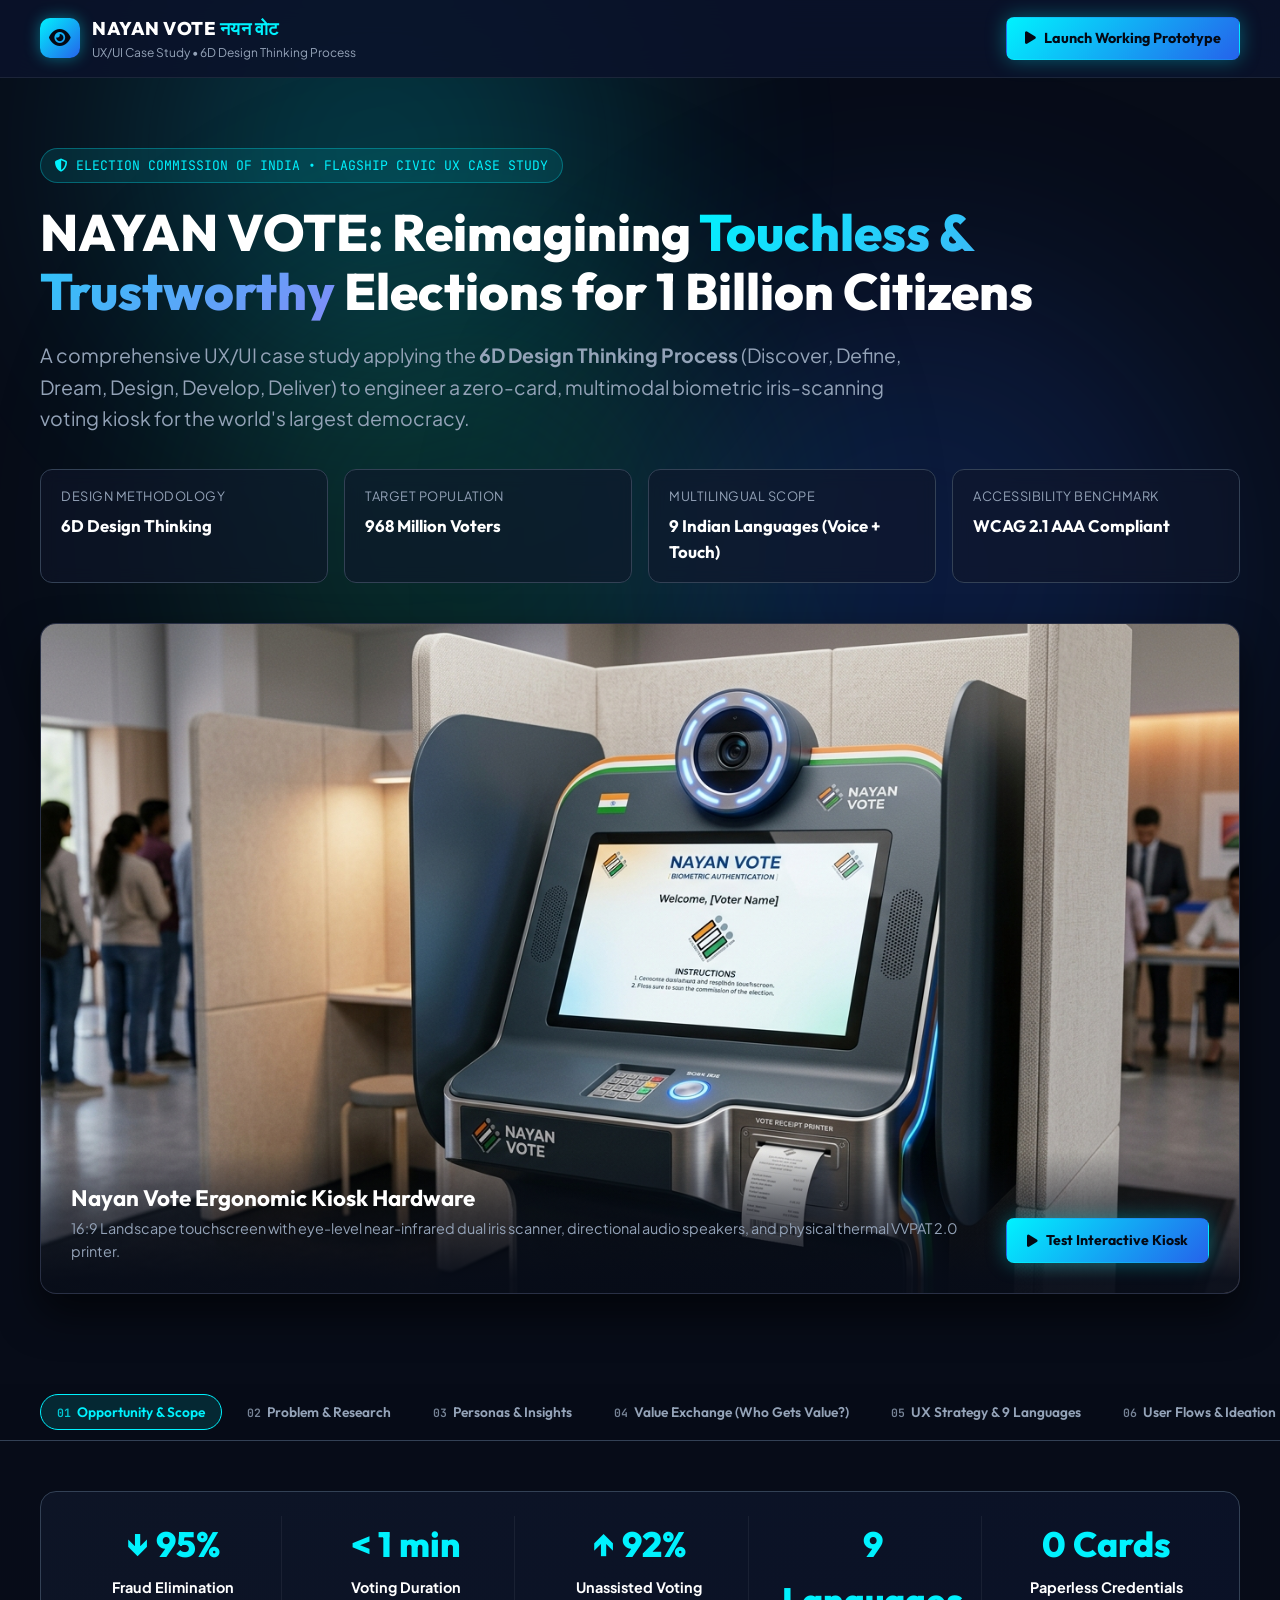
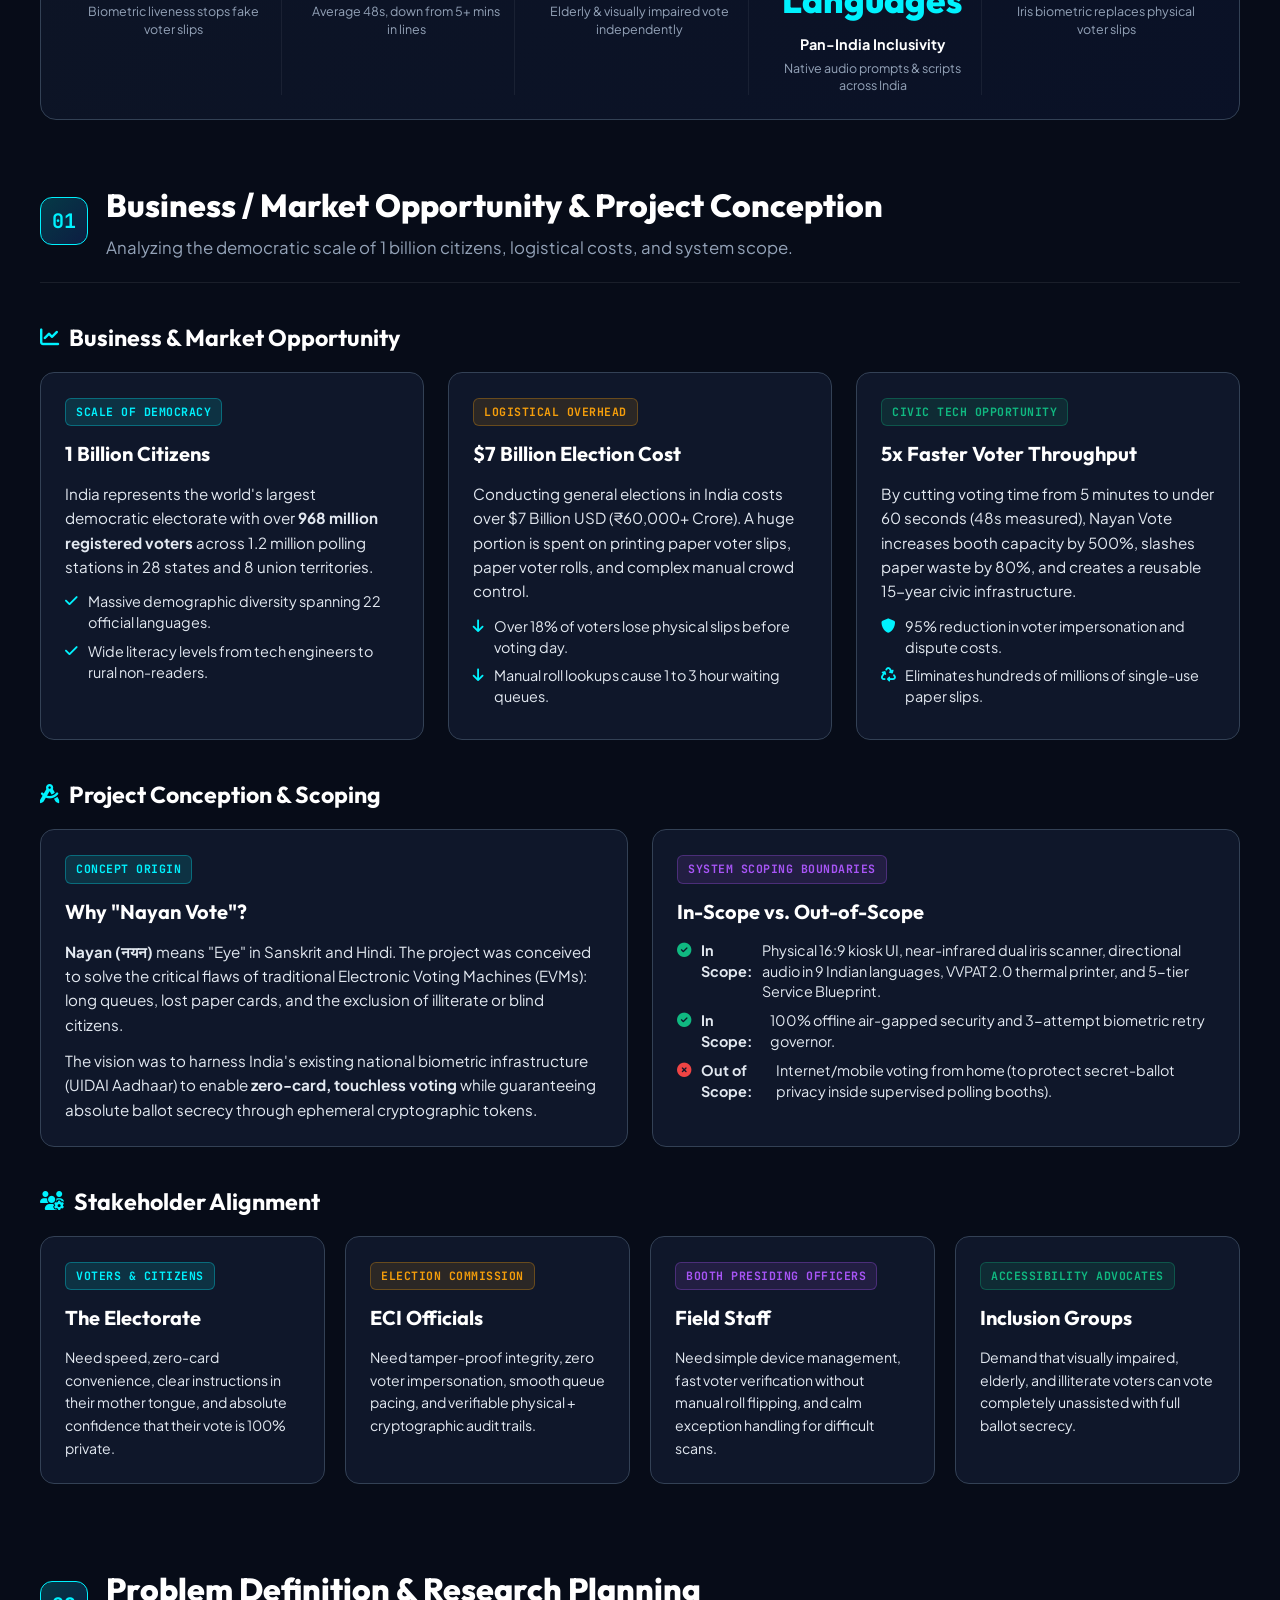
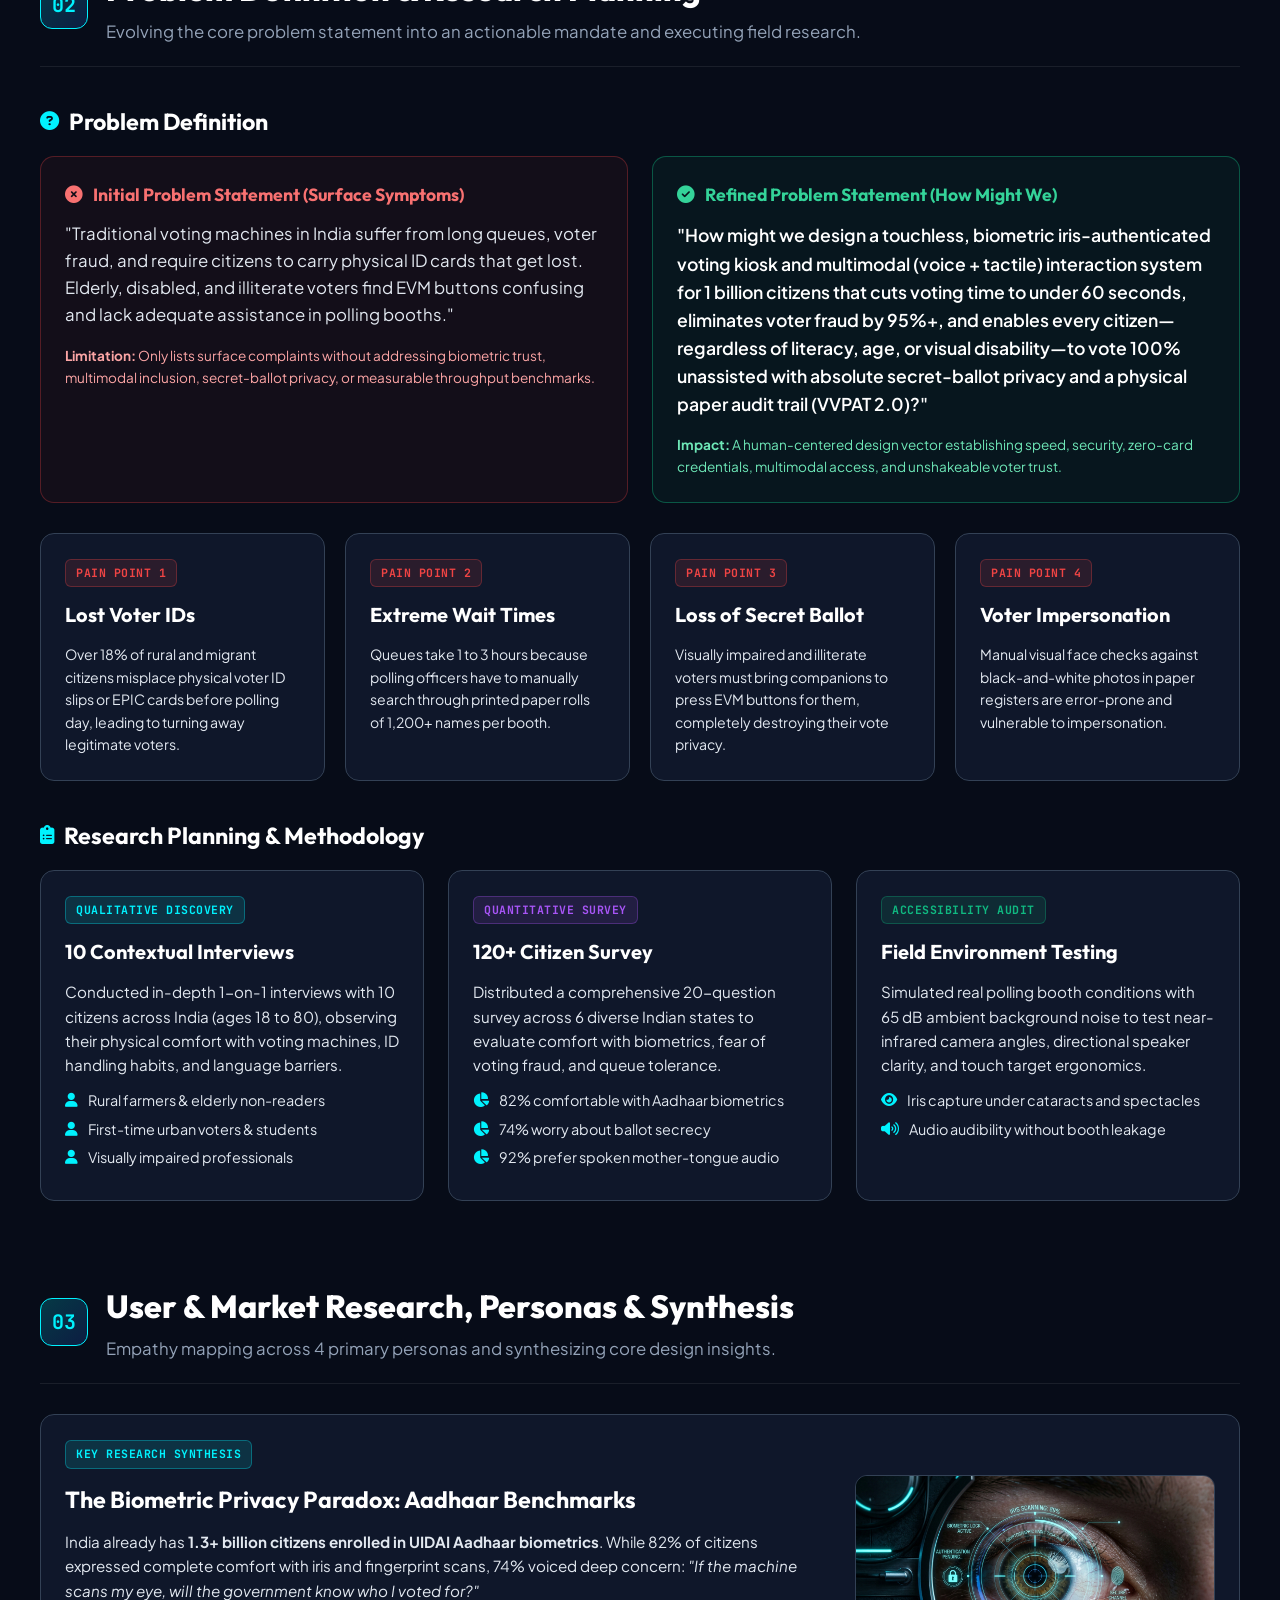
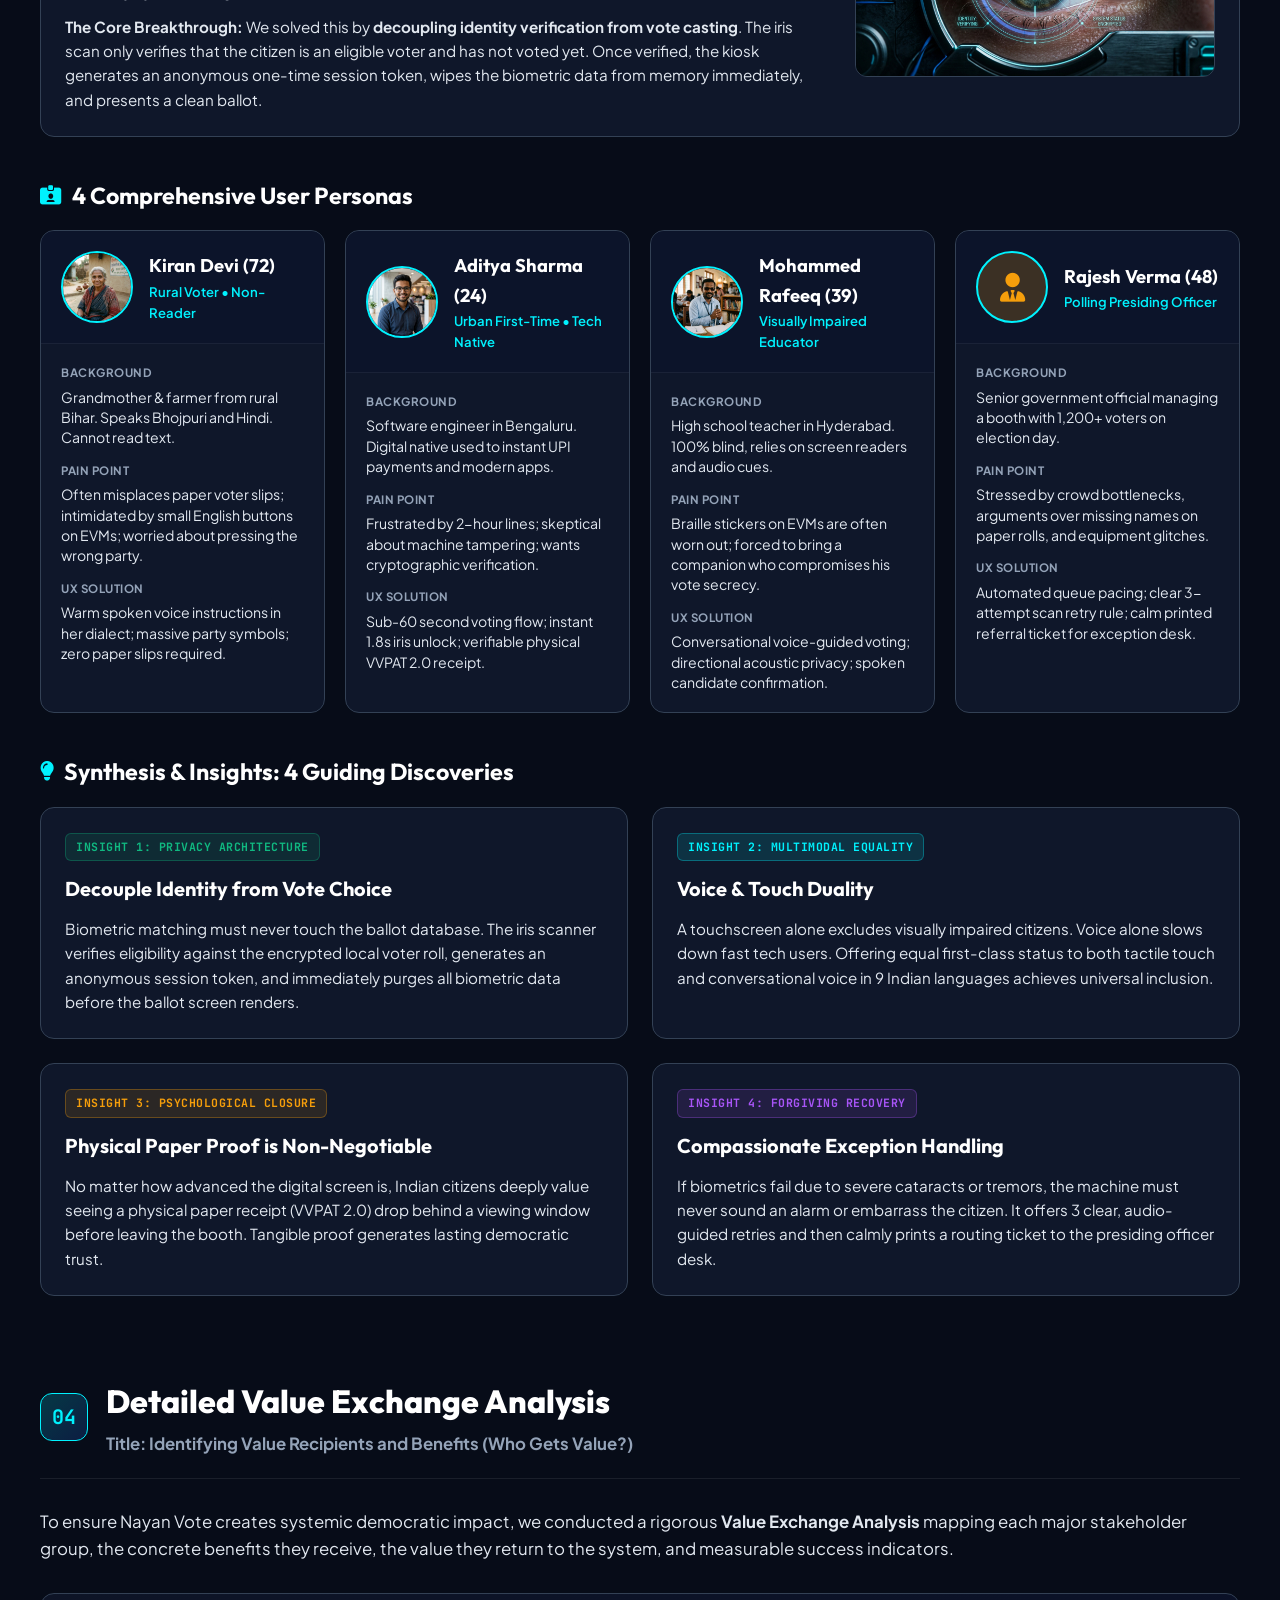
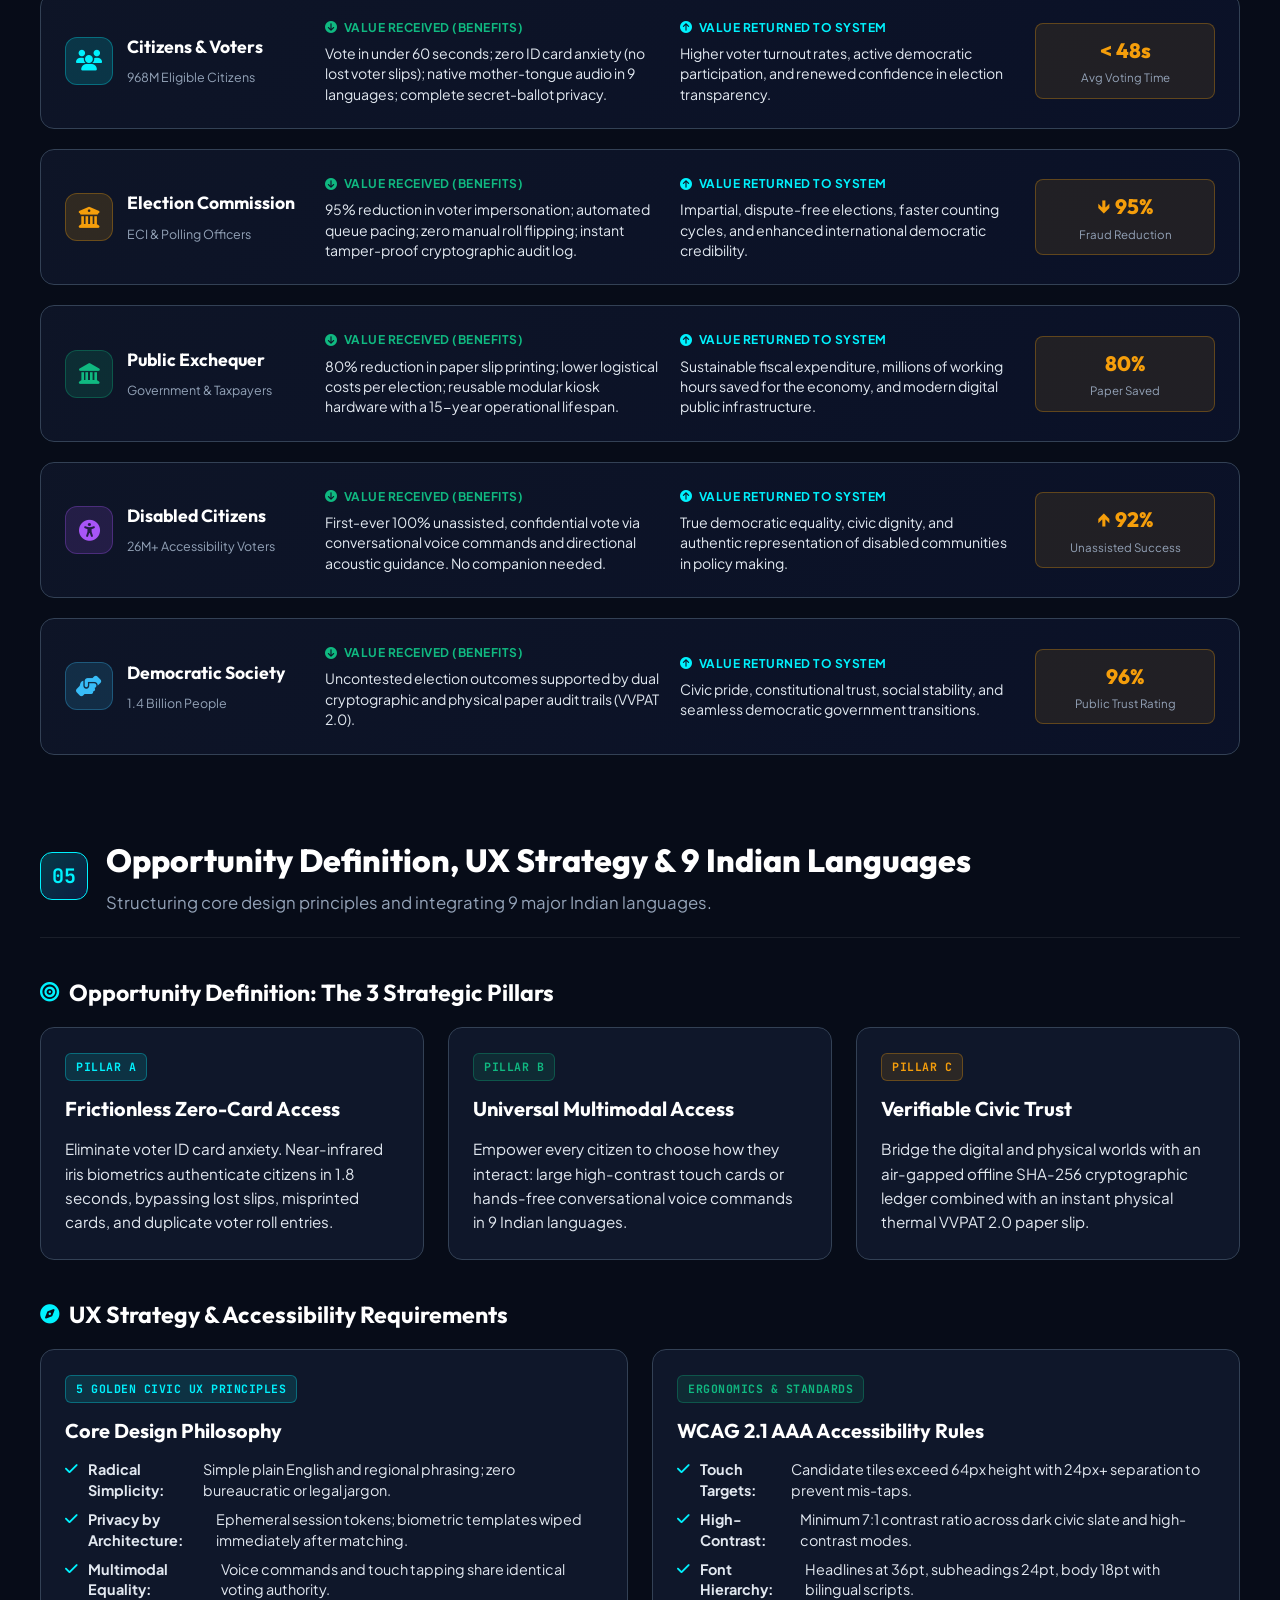
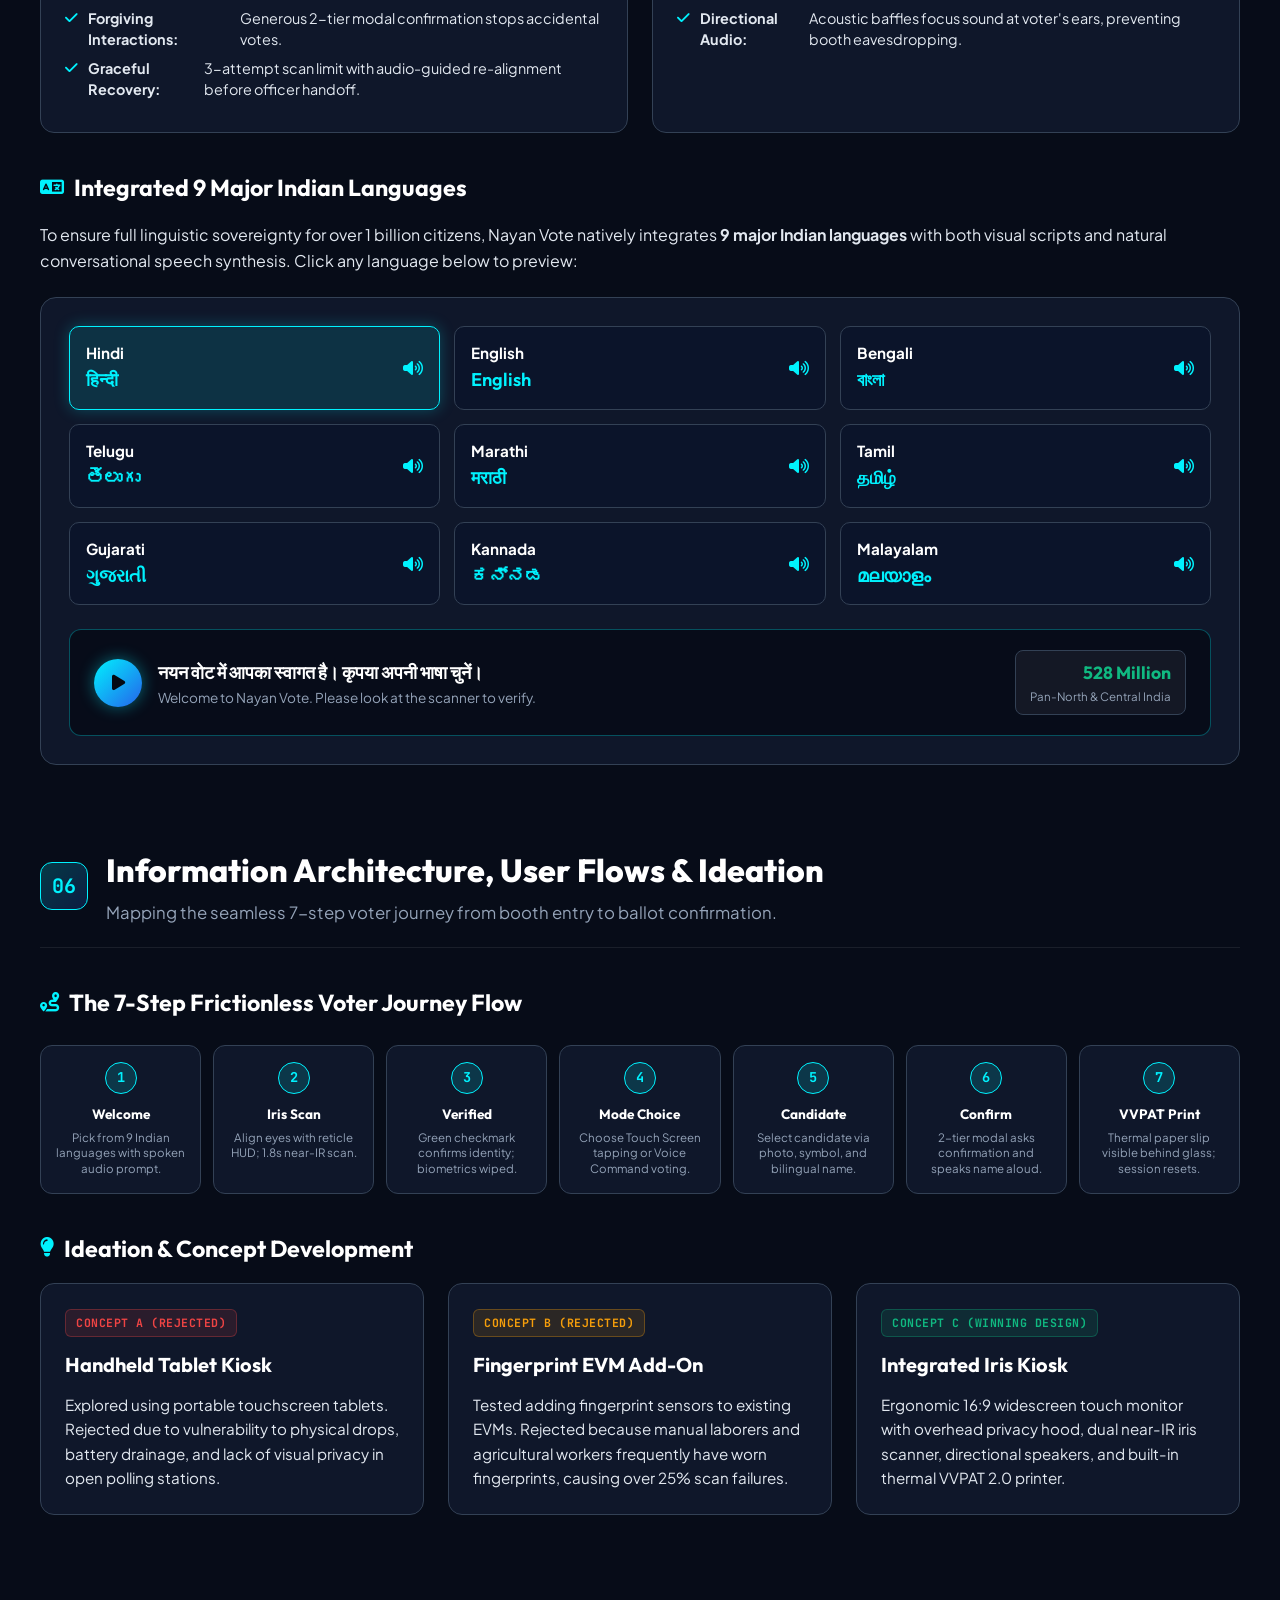
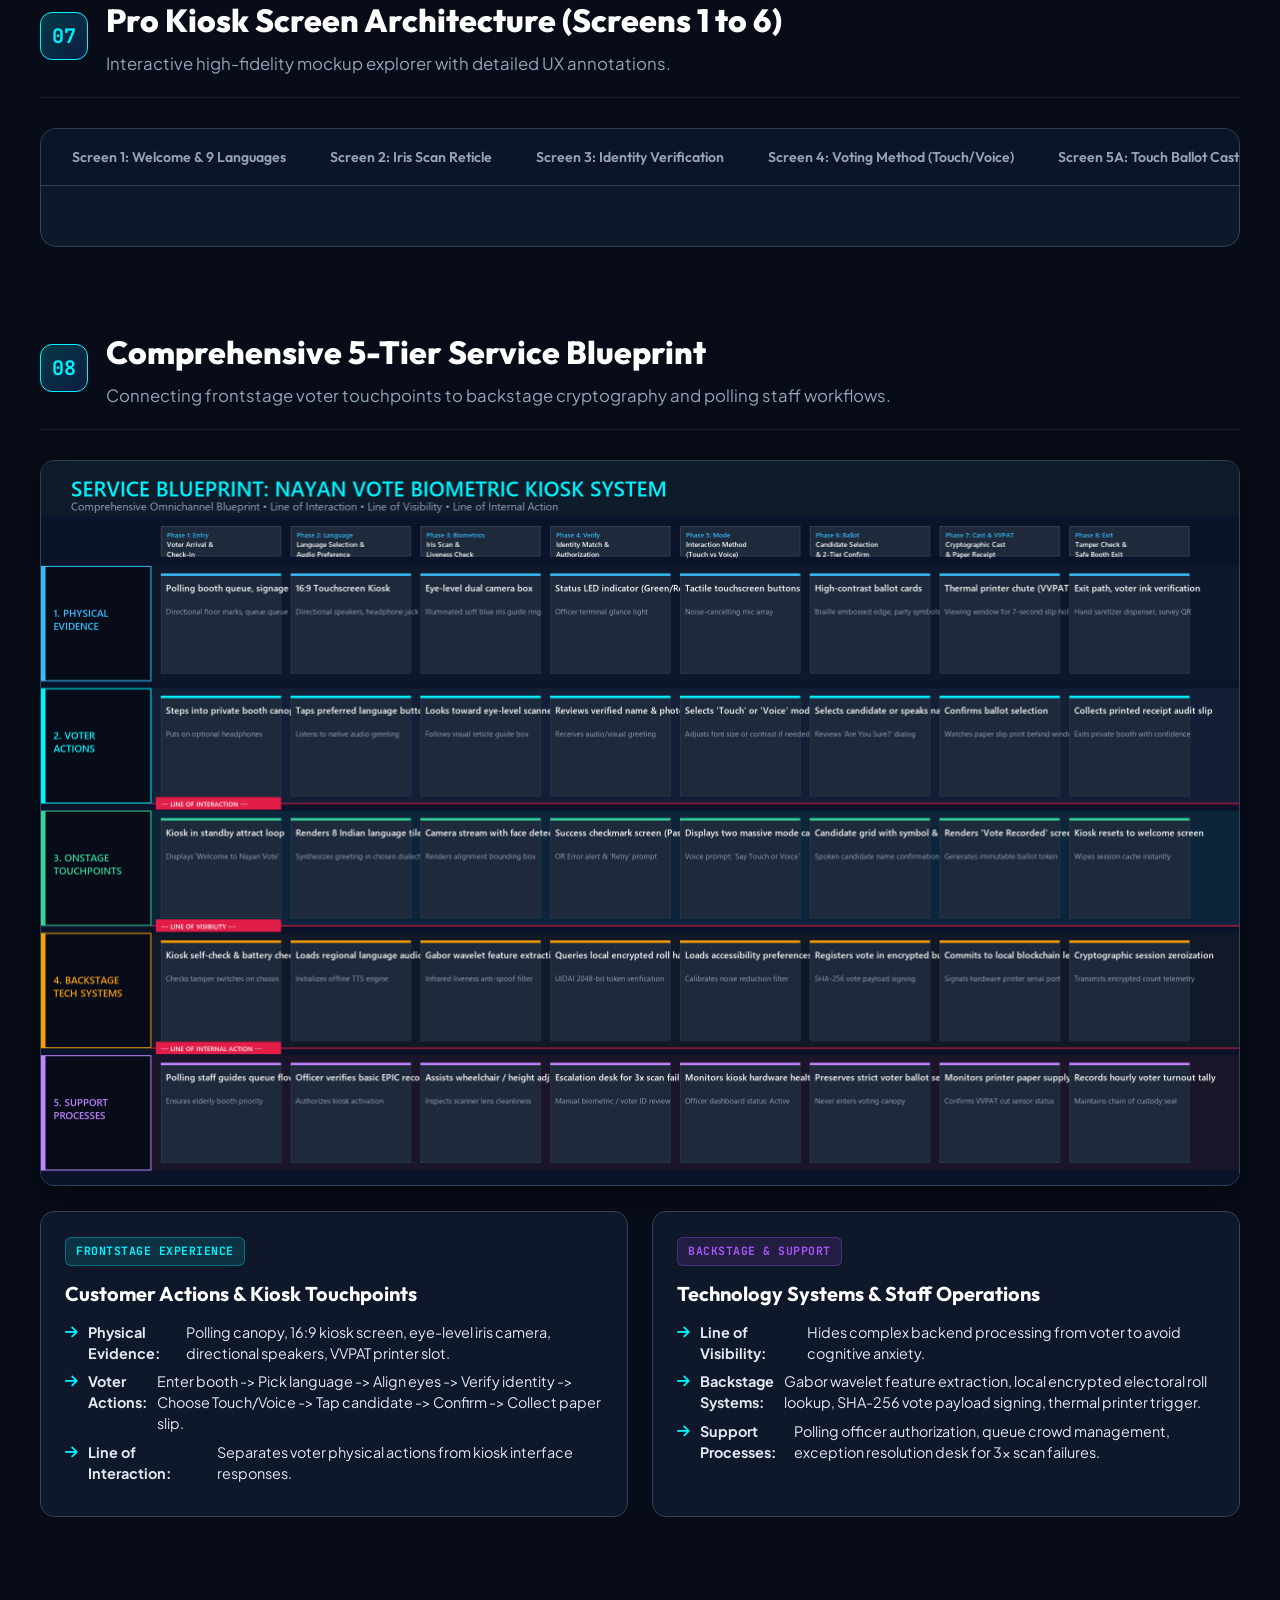
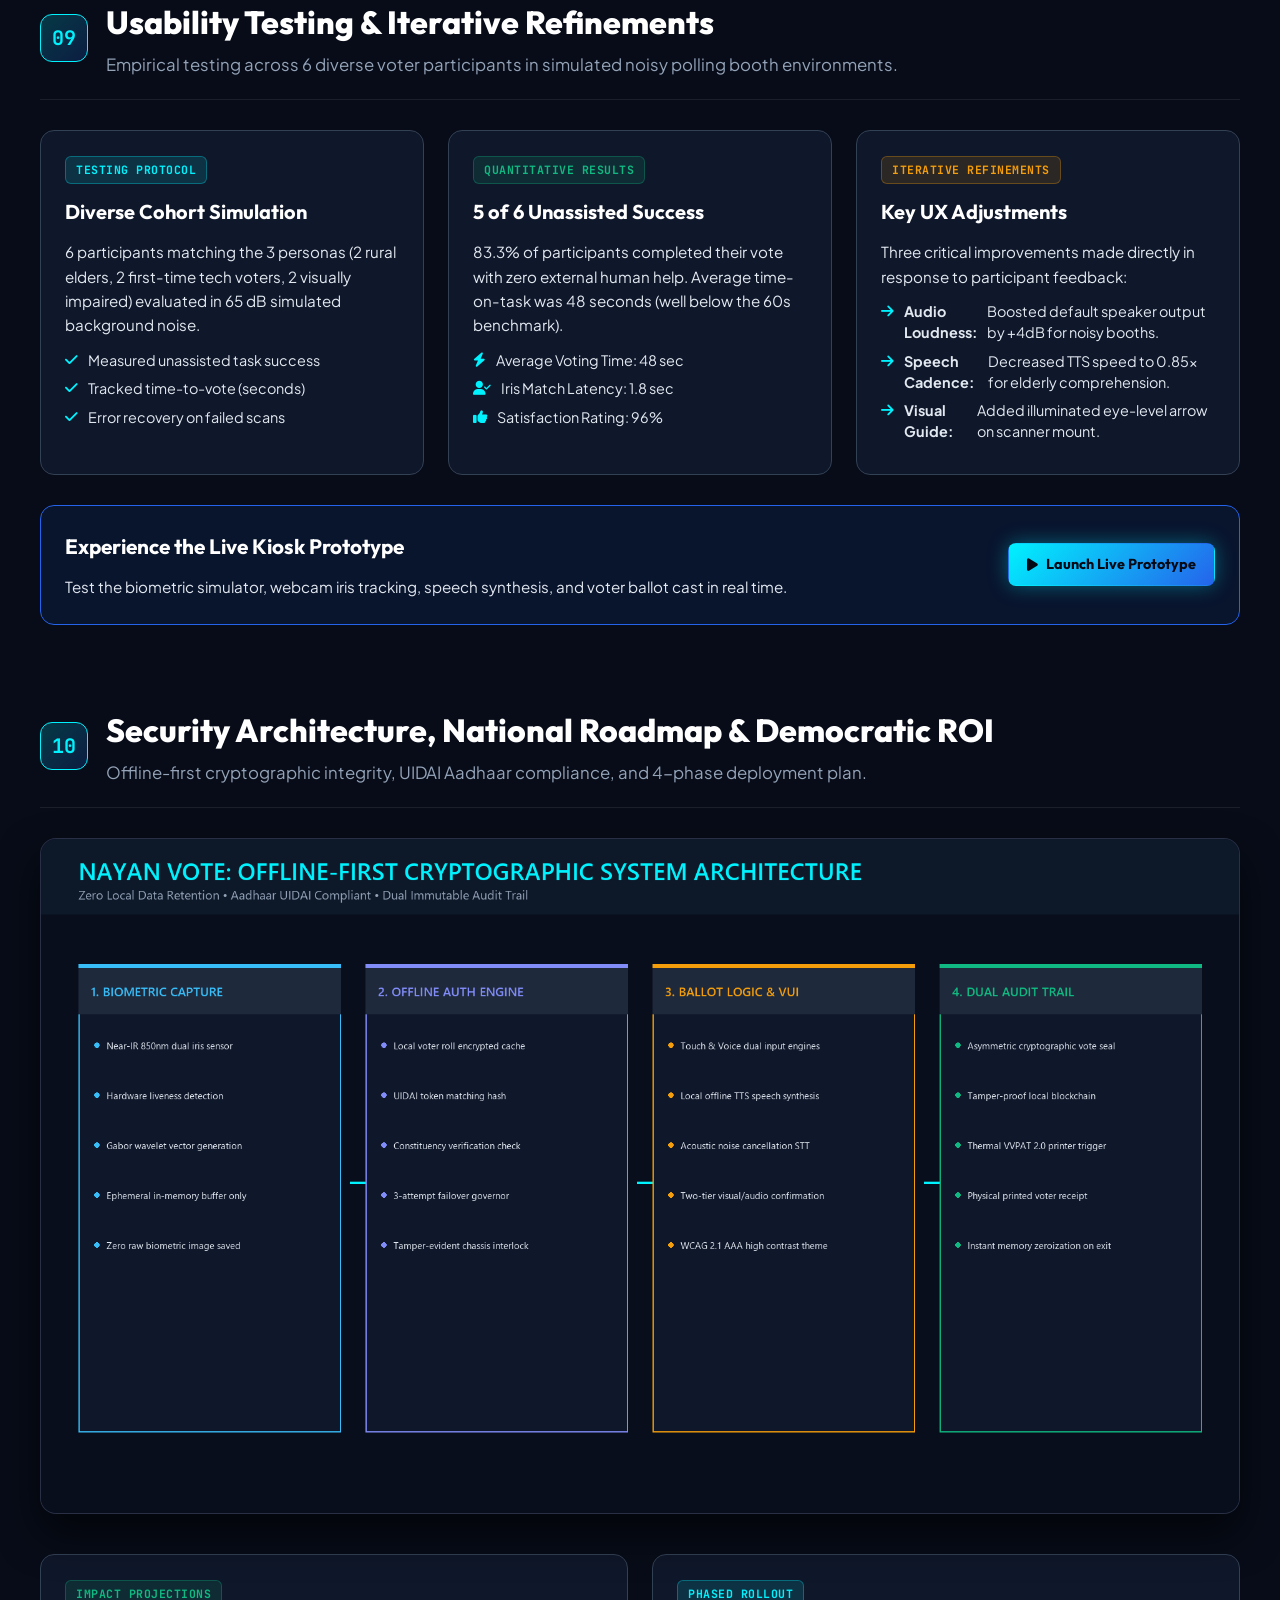
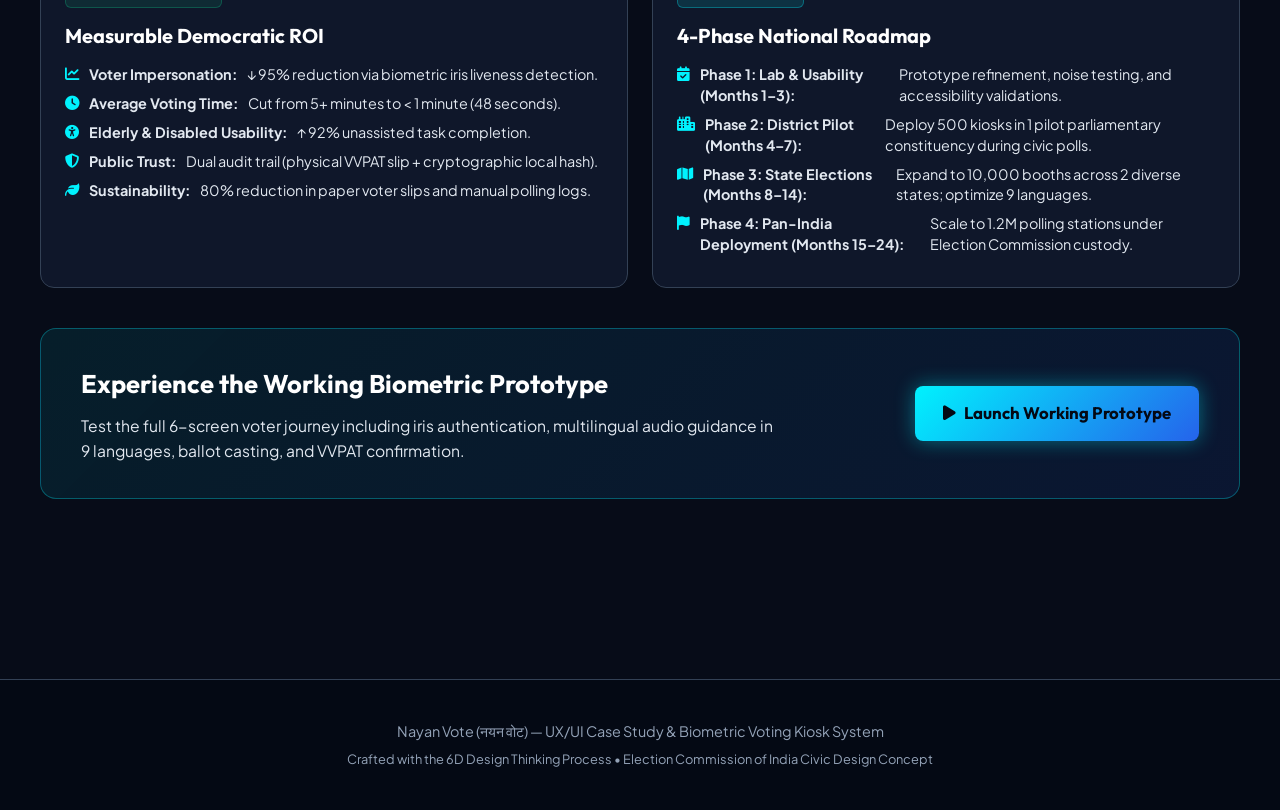
==== case-study-nayan-vote.html @ 24974a13 "feat: Nayan Vote working prototype & 6D UX/UI case study" ====
<!DOCTYPE html>
<html lang="en" data-theme="dark">
<head>
  <meta charset="UTF-8">
  <meta name="viewport" content="width=device-width, initial-scale=1.0">
  <title>Nayan Vote UX/UI Case Study — 6D Design Thinking & Biometric Voting Kiosk</title>
  <meta name="description" content="A comprehensive UX/UI Case Study for Nayan Vote: India's Touchless Biometric Iris-Scanning E-Voting Kiosk for 1 Billion Citizens, designed with simple English, 9 Indian languages, and the 6D Design Thinking Process.">

  <!-- Google Fonts -->
  <link rel="preconnect" href="https://fonts.googleapis.com">
  <link rel="preconnect" href="https://fonts.gstatic.com" crossorigin>
  <link href="https://fonts.googleapis.com/css2?family=Outfit:wght@400;500;600;700;800&family=Plus+Jakarta+Sans:wght@400;500;600;700;800&family=Space+Grotesk:wght@500;600;700&family=JetBrains+Mono:wght@400;500;700&display=swap" rel="stylesheet">

  <!-- Font Awesome Icons -->
  <link rel="stylesheet" href="https://cdnjs.cloudflare.com/ajax/libs/font-awesome/6.5.1/css/all.min.css">

  <style>
    :root {
      --bg-primary: #070c18;
      --bg-secondary: #0b132b;
      --bg-card: #0f172a;
      --bg-card-hover: #1e293b;
      --border-color: #334155;
      --border-focus: #00f2fe;
      
      --cyan: #00f2fe;
      --sky: #38bdf8;
      --blue: #2563eb;
      --green: #10b981;
      --saffron: #f59e0b;
      --purple: #a855f7;
      --red: #ef4444;

      --text-white: #ffffff;
      --text-light: #e2e8f0;
      --text-muted: #94a3b8;

      --font-display: 'Outfit', sans-serif;
      --font-body: 'Plus Jakarta Sans', sans-serif;
      --font-mono: 'JetBrains Mono', monospace;
    }

    * {
      box-sizing: border-box;
      margin: 0;
      padding: 0;
    }

    body {
      background-color: var(--bg-primary);
      color: var(--text-light);
      font-family: var(--font-body);
      line-height: 1.6;
      overflow-x: hidden;
    }

    /* Ambient Background Lighting */
    .ambient-glow {
      position: fixed;
      border-radius: 50%;
      filter: blur(120px);
      pointer-events: none;
      z-index: 0;
      opacity: 0.18;
    }
    .glow-1 { top: -100px; left: 10%; width: 500px; height: 500px; background: #00f2fe; }
    .glow-2 { top: 30%; right: 5%; width: 600px; height: 600px; background: #2563eb; }
    .glow-3 { bottom: 10%; left: 15%; width: 550px; height: 550px; background: #10b981; }

    /* Sticky Navbar */
    .nav-bar {
      position: sticky;
      top: 0;
      z-index: 1000;
      background: rgba(11, 19, 43, 0.88);
      backdrop-filter: blur(16px);
      border-bottom: 1px solid rgba(255, 255, 255, 0.08);
      padding: 14px 40px;
      display: flex;
      justify-content: space-between;
      align-items: center;
    }

    .brand-link {
      display: flex;
      align-items: center;
      gap: 12px;
      text-decoration: none;
      color: var(--text-white);
    }

    .brand-logo-icon {
      width: 40px;
      height: 40px;
      border-radius: 10px;
      background: linear-gradient(135deg, var(--cyan), var(--blue));
      display: flex;
      align-items: center;
      justify-content: center;
      color: #040914;
      font-size: 1.2rem;
      box-shadow: 0 0 15px rgba(0, 242, 254, 0.4);
    }

    .brand-title {
      font-family: var(--font-display);
      font-weight: 800;
      font-size: 1.15rem;
      letter-spacing: 0.5px;
    }

    .brand-tag {
      font-size: 0.75rem;
      color: var(--text-muted);
      display: block;
    }

    .nav-actions {
      display: flex;
      gap: 12px;
      align-items: center;
    }

    .btn {
      display: inline-flex;
      align-items: center;
      gap: 8px;
      padding: 9px 18px;
      border-radius: 8px;
      font-family: var(--font-display);
      font-size: 0.9rem;
      font-weight: 600;
      cursor: pointer;
      text-decoration: none;
      transition: all 0.2s ease;
      border: 1px solid transparent;
    }

    .btn-primary {
      background: linear-gradient(135deg, var(--cyan), var(--blue));
      color: #040914;
      font-weight: 700;
      box-shadow: 0 0 20px rgba(0, 242, 254, 0.35);
    }

    .btn-primary:hover {
      transform: translateY(-2px);
      box-shadow: 0 0 28px rgba(0, 242, 254, 0.55);
    }

    .btn-secondary {
      background: rgba(30, 41, 59, 0.8);
      color: var(--text-white);
      border-color: var(--border-color);
    }

    .btn-secondary:hover {
      background: var(--bg-card-hover);
      border-color: var(--cyan);
      transform: translateY(-2px);
    }

    /* Hero Section */
    .hero {
      position: relative;
      z-index: 1;
      padding: 70px 40px 40px 40px;
      max-width: 1300px;
      margin: 0 auto;
    }

    .hero-badge-pill {
      display: inline-flex;
      align-items: center;
      gap: 8px;
      padding: 6px 14px;
      background: rgba(0, 242, 254, 0.1);
      border: 1px solid rgba(0, 242, 254, 0.3);
      border-radius: 9999px;
      font-size: 0.82rem;
      font-family: var(--font-mono);
      color: var(--cyan);
      margin-bottom: 20px;
    }

    .hero-title {
      font-family: var(--font-display);
      font-size: 3.2rem;
      font-weight: 800;
      color: var(--text-white);
      line-height: 1.15;
      margin-bottom: 20px;
    }

    .hero-title .gradient-text {
      background: linear-gradient(135deg, #00f2fe 0%, #38bdf8 50%, #818cf8 100%);
      -webkit-background-clip: text;
      -webkit-text-fill-color: transparent;
    }

    .hero-desc {
      font-size: 1.22rem;
      color: var(--text-muted);
      max-width: 880px;
      margin-bottom: 35px;
      line-height: 1.6;
    }

    .hero-meta-grid {
      display: grid;
      grid-template-columns: repeat(4, 1fr);
      gap: 16px;
      margin-bottom: 40px;
    }

    .meta-card {
      background: rgba(15, 23, 42, 0.6);
      border: 1px solid var(--border-color);
      border-radius: 12px;
      padding: 16px 20px;
      backdrop-filter: blur(8px);
    }

    .meta-card .label {
      font-size: 0.8rem;
      text-transform: uppercase;
      letter-spacing: 0.5px;
      color: var(--text-muted);
      margin-bottom: 6px;
    }

    .meta-card .value {
      font-family: var(--font-display);
      font-weight: 700;
      font-size: 1.05rem;
      color: var(--text-white);
    }

    /* Hero Hardware Mockup Visual Card */
    .hero-visual-card {
      position: relative;
      border-radius: 16px;
      overflow: hidden;
      border: 1px solid rgba(255, 255, 255, 0.12);
      box-shadow: 0 20px 40px rgba(0, 0, 0, 0.6);
      margin-bottom: 50px;
      background: #0b132b;
    }

    .hero-visual-card img {
      width: 100%;
      height: auto;
      display: block;
      transition: transform 0.6s ease;
    }

    .hero-visual-card:hover img {
      transform: scale(1.02);
    }

    .hero-visual-overlay {
      position: absolute;
      bottom: 0;
      left: 0;
      right: 0;
      background: linear-gradient(to top, rgba(7, 12, 24, 0.95) 10%, rgba(7, 12, 24, 0.5) 60%, transparent 100%);
      padding: 30px;
      display: flex;
      justify-content: space-between;
      align-items: flex-end;
    }

    /* Process Sticky Navigation */
    .process-nav-section {
      position: sticky;
      top: 68px;
      z-index: 900;
      background: rgba(7, 12, 24, 0.92);
      backdrop-filter: blur(14px);
      border-bottom: 1px solid var(--border-color);
      padding: 10px 40px;
      overflow-x: auto;
    }

    .process-nav-inner {
      display: flex;
      gap: 8px;
      max-width: 1300px;
      margin: 0 auto;
      white-space: nowrap;
    }

    .process-tab-btn {
      background: transparent;
      border: 1px solid transparent;
      color: var(--text-muted);
      padding: 8px 16px;
      border-radius: 9999px;
      font-family: var(--font-display);
      font-size: 0.86rem;
      font-weight: 600;
      cursor: pointer;
      display: flex;
      align-items: center;
      gap: 6px;
      transition: all 0.2s ease;
    }

    .process-tab-btn:hover {
      color: var(--text-white);
      background: rgba(255, 255, 255, 0.05);
    }

    .process-tab-btn.active {
      background: rgba(0, 242, 254, 0.12);
      border-color: var(--cyan);
      color: var(--cyan);
    }

    .process-tab-btn .step-num {
      font-family: var(--font-mono);
      font-size: 0.72rem;
      opacity: 0.8;
    }

    /* Main Container */
    .content-container {
      max-width: 1300px;
      margin: 0 auto;
      padding: 50px 40px 100px 40px;
      position: relative;
      z-index: 1;
    }

    /* Metrics Bar */
    .metrics-bar {
      display: grid;
      grid-template-columns: repeat(5, 1fr);
      gap: 16px;
      margin-bottom: 60px;
      background: linear-gradient(135deg, rgba(15, 23, 42, 0.8), rgba(11, 19, 43, 0.8));
      border: 1px solid var(--border-color);
      border-radius: 16px;
      padding: 24px;
    }

    .metric-item {
      text-align: center;
      padding: 0 10px;
      border-right: 1px solid rgba(255, 255, 255, 0.06);
    }

    .metric-item:last-child {
      border-right: none;
    }

    .metric-value {
      font-family: var(--font-display);
      font-size: 2.2rem;
      font-weight: 800;
      color: var(--cyan);
      margin-bottom: 4px;
    }

    .metric-label {
      font-weight: 700;
      font-size: 0.9rem;
      color: var(--text-white);
      margin-bottom: 4px;
    }

    .metric-desc {
      font-size: 0.78rem;
      color: var(--text-muted);
      line-height: 1.4;
    }

    /* Section Styling */
    .case-section {
      margin-bottom: 80px;
      scroll-margin-top: 130px;
    }

    .section-header-block {
      display: flex;
      align-items: center;
      gap: 18px;
      margin-bottom: 30px;
      border-bottom: 1px solid rgba(255, 255, 255, 0.08);
      padding-bottom: 20px;
    }

    .section-num-badge {
      width: 48px;
      height: 48px;
      border-radius: 12px;
      background: linear-gradient(135deg, rgba(0, 242, 254, 0.2), rgba(37, 99, 235, 0.2));
      border: 1px solid var(--cyan);
      color: var(--cyan);
      display: flex;
      align-items: center;
      justify-content: center;
      font-family: var(--font-mono);
      font-size: 1.25rem;
      font-weight: 700;
      flex-shrink: 0;
    }

    .section-title-group h2 {
      font-family: var(--font-display);
      font-size: 2rem;
      font-weight: 800;
      color: var(--text-white);
    }

    .section-title-group p {
      font-size: 1.05rem;
      color: var(--text-muted);
      margin-top: 4px;
    }

    /* Sub-section headers */
    .sub-heading {
      font-family: var(--font-display);
      font-size: 1.45rem;
      font-weight: 700;
      color: #ffffff;
      margin: 36px 0 16px 0;
      display: flex;
      align-items: center;
      gap: 10px;
    }

    .sub-heading i {
      color: var(--cyan);
      font-size: 1.2rem;
    }

    /* Grids */
    .grid-2 {
      display: grid;
      grid-template-columns: 1fr 1fr;
      gap: 24px;
    }

    .grid-3 {
      display: grid;
      grid-template-columns: repeat(3, 1fr);
      gap: 24px;
    }

    .grid-4 {
      display: grid;
      grid-template-columns: repeat(4, 1fr);
      gap: 20px;
    }

    /* Info Cards */
    .info-card {
      background: var(--bg-card);
      border: 1px solid var(--border-color);
      border-radius: 14px;
      padding: 24px;
      transition: transform 0.2s ease, border-color 0.2s ease;
    }

    .info-card:hover {
      transform: translateY(-3px);
      border-color: rgba(0, 242, 254, 0.4);
    }

    .info-card h3 {
      font-family: var(--font-display);
      font-size: 1.25rem;
      color: var(--text-white);
      margin-bottom: 12px;
      display: flex;
      align-items: center;
      gap: 8px;
    }

    .info-card p {
      font-size: 0.95rem;
      color: var(--text-light);
      margin-bottom: 12px;
      line-height: 1.6;
    }

    .info-card p:last-child {
      margin-bottom: 0;
    }

    .info-card ul {
      list-style: none;
      margin-top: 12px;
    }

    .info-card ul li {
      font-size: 0.9rem;
      color: var(--text-light);
      margin-bottom: 8px;
      display: flex;
      align-items: flex-start;
      gap: 10px;
      line-height: 1.45;
    }

    .info-card ul li i {
      color: var(--cyan);
      margin-top: 3px;
      flex-shrink: 0;
    }

    /* Card Badge */
    .card-badge {
      display: inline-block;
      padding: 4px 10px;
      border-radius: 6px;
      font-size: 0.72rem;
      font-weight: 700;
      text-transform: uppercase;
      letter-spacing: 0.5px;
      margin-bottom: 12px;
      font-family: var(--font-mono);
    }

    .badge-cyan { background: rgba(0, 242, 254, 0.12); color: var(--cyan); border: 1px solid rgba(0, 242, 254, 0.3); }
    .badge-green { background: rgba(16, 185, 129, 0.12); color: var(--green); border: 1px solid rgba(16, 185, 129, 0.3); }
    .badge-saffron { background: rgba(245, 158, 11, 0.12); color: var(--saffron); border: 1px solid rgba(245, 158, 11, 0.3); }
    .badge-purple { background: rgba(168, 85, 247, 0.12); color: var(--purple); border: 1px solid rgba(168, 85, 247, 0.3); }
    .badge-red { background: rgba(239, 68, 68, 0.12); color: var(--red); border: 1px solid rgba(239, 68, 68, 0.3); }

    /* Comparison Card */
    .compare-card {
      border-radius: 14px;
      padding: 24px;
      border: 1px solid;
    }

    .compare-initial {
      background: rgba(239, 68, 68, 0.05);
      border-color: rgba(239, 68, 68, 0.3);
    }

    .compare-refined {
      background: rgba(16, 185, 129, 0.06);
      border-color: rgba(16, 185, 129, 0.4);
    }

    .compare-title {
      display: flex;
      align-items: center;
      gap: 10px;
      font-family: var(--font-display);
      font-size: 1.1rem;
      font-weight: 700;
      margin-bottom: 12px;
    }

    .compare-initial .compare-title { color: #f87171; }
    .compare-refined .compare-title { color: #34d399; }

    /* Personas */
    .persona-card {
      background: var(--bg-card);
      border: 1px solid var(--border-color);
      border-radius: 14px;
      overflow: hidden;
      display: flex;
      flex-direction: column;
    }

    .persona-header {
      padding: 20px;
      background: rgba(11, 19, 43, 0.6);
      display: flex;
      align-items: center;
      gap: 16px;
      border-bottom: 1px solid rgba(255, 255, 255, 0.06);
    }

    .persona-avatar {
      width: 72px;
      height: 72px;
      border-radius: 50%;
      overflow: hidden;
      border: 2px solid var(--cyan);
      flex-shrink: 0;
    }

    .persona-avatar img {
      width: 100%;
      height: 100%;
      object-fit: cover;
    }

    .persona-name {
      font-family: var(--font-display);
      font-size: 1.15rem;
      font-weight: 700;
      color: #fff;
    }

    .persona-tagline {
      font-size: 0.82rem;
      color: var(--cyan);
      font-weight: 600;
    }

    .persona-body {
      padding: 20px;
      flex: 1;
      display: flex;
      flex-direction: column;
      gap: 14px;
    }

    .persona-attr {
      display: flex;
      flex-direction: column;
      gap: 4px;
    }

    .persona-attr .attr-label {
      font-size: 0.72rem;
      text-transform: uppercase;
      letter-spacing: 0.5px;
      color: var(--text-muted);
      font-weight: 700;
    }

    .persona-attr .attr-val {
      font-size: 0.88rem;
      color: var(--text-light);
      line-height: 1.45;
    }

    /* VALUE EXCHANGE SECTION STYLING */
    .value-exchange-container {
      margin: 30px 0;
    }

    .value-card {
      background: linear-gradient(135deg, rgba(15, 23, 42, 0.85), rgba(11, 19, 43, 0.85));
      border: 1px solid var(--border-color);
      border-radius: 14px;
      padding: 24px;
      margin-bottom: 20px;
      transition: all 0.25s ease;
      display: grid;
      grid-template-columns: 240px 1fr 1fr 180px;
      gap: 20px;
      align-items: center;
    }

    .value-card:hover {
      border-color: var(--cyan);
      box-shadow: 0 8px 24px rgba(0, 242, 254, 0.12);
      transform: translateY(-2px);
    }

    .value-recipient {
      display: flex;
      align-items: center;
      gap: 14px;
    }

    .recipient-icon {
      width: 48px;
      height: 48px;
      border-radius: 12px;
      display: flex;
      align-items: center;
      justify-content: center;
      font-size: 1.3rem;
      flex-shrink: 0;
    }

    .icon-citizen { background: rgba(0, 242, 254, 0.15); color: var(--cyan); border: 1px solid rgba(0, 242, 254, 0.3); }
    .icon-eci { background: rgba(245, 158, 11, 0.15); color: var(--saffron); border: 1px solid rgba(245, 158, 11, 0.3); }
    .icon-govt { background: rgba(16, 185, 129, 0.15); color: var(--green); border: 1px solid rgba(16, 185, 129, 0.3); }
    .icon-access { background: rgba(168, 85, 247, 0.15); color: var(--purple); border: 1px solid rgba(168, 85, 247, 0.3); }
    .icon-society { background: rgba(56, 189, 248, 0.15); color: var(--sky); border: 1px solid rgba(56, 189, 248, 0.3); }

    .recipient-details h4 {
      font-family: var(--font-display);
      font-size: 1.1rem;
      color: #fff;
      margin-bottom: 2px;
    }

    .recipient-details span {
      font-size: 0.78rem;
      color: var(--text-muted);
    }

    .value-box-title {
      font-size: 0.75rem;
      text-transform: uppercase;
      font-weight: 700;
      letter-spacing: 0.5px;
      margin-bottom: 6px;
      display: flex;
      align-items: center;
      gap: 6px;
    }

    .value-received .value-box-title { color: var(--green); }
    .value-returned .value-box-title { color: var(--cyan); }
    .value-metric .value-box-title { color: var(--saffron); }

    .value-box-desc {
      font-size: 0.88rem;
      color: var(--text-light);
      line-height: 1.45;
    }

    .value-metric-pill {
      background: rgba(245, 158, 11, 0.1);
      border: 1px solid rgba(245, 158, 11, 0.3);
      border-radius: 8px;
      padding: 10px 14px;
      text-align: center;
    }

    .value-metric-pill .metric-val {
      font-family: var(--font-display);
      font-size: 1.3rem;
      font-weight: 800;
      color: var(--saffron);
    }

    .value-metric-pill .metric-sub {
      font-size: 0.72rem;
      color: var(--text-muted);
      margin-top: 2px;
    }

    /* 9 LANGUAGES INTERACTIVE SELECTOR */
    .languages-showcase-box {
      background: var(--bg-card);
      border: 1px solid var(--border-color);
      border-radius: 16px;
      padding: 28px;
      margin: 24px 0 40px 0;
    }

    .languages-grid {
      display: grid;
      grid-template-columns: repeat(3, 1fr);
      gap: 14px;
      margin-bottom: 24px;
    }

    .lang-card {
      background: rgba(11, 19, 43, 0.8);
      border: 1px solid var(--border-color);
      border-radius: 10px;
      padding: 14px 16px;
      cursor: pointer;
      transition: all 0.2s ease;
      display: flex;
      justify-content: space-between;
      align-items: center;
    }

    .lang-card:hover {
      background: var(--bg-card-hover);
      border-color: var(--cyan);
      transform: translateY(-2px);
    }

    .lang-card.active {
      background: rgba(0, 242, 254, 0.12);
      border-color: var(--cyan);
      box-shadow: 0 0 15px rgba(0, 242, 254, 0.25);
    }

    .lang-name-en {
      font-weight: 700;
      font-size: 0.95rem;
      color: #fff;
    }

    .lang-name-native {
      font-size: 1.15rem;
      color: var(--cyan);
      font-family: var(--font-display);
      font-weight: 600;
    }

    .lang-preview-panel {
      background: rgba(7, 12, 24, 0.9);
      border: 1px solid rgba(0, 242, 254, 0.3);
      border-radius: 12px;
      padding: 20px 24px;
      display: flex;
      justify-content: space-between;
      align-items: center;
      gap: 20px;
    }

    .lang-audio-simulation {
      display: flex;
      align-items: center;
      gap: 16px;
    }

    .audio-play-circle {
      width: 48px;
      height: 48px;
      border-radius: 50%;
      background: linear-gradient(135deg, var(--cyan), var(--blue));
      color: #040914;
      display: flex;
      align-items: center;
      justify-content: center;
      font-size: 1.1rem;
      cursor: pointer;
      box-shadow: 0 0 16px rgba(0, 242, 254, 0.4);
      flex-shrink: 0;
      transition: transform 0.2s ease;
    }

    .audio-play-circle:hover {
      transform: scale(1.08);
    }

    .lang-prompt-text {
      font-size: 1.15rem;
      color: #ffffff;
      font-weight: 600;
    }

    .lang-prompt-sub {
      font-size: 0.85rem;
      color: var(--text-muted);
    }

    .lang-stat-badge {
      background: rgba(255, 255, 255, 0.05);
      border: 1px solid var(--border-color);
      border-radius: 8px;
      padding: 8px 14px;
      text-align: right;
      flex-shrink: 0;
    }

    .lang-stat-badge .stat-num {
      font-family: var(--font-display);
      font-weight: 700;
      font-size: 1.1rem;
      color: var(--green);
    }

    .lang-stat-badge .stat-lbl {
      font-size: 0.72rem;
      color: var(--text-muted);
    }

    /* USER FLOWS STEPPER */
    .flow-stepper {
      display: grid;
      grid-template-columns: repeat(7, 1fr);
      gap: 12px;
      margin: 24px 0 35px 0;
    }

    .flow-step {
      background: var(--bg-card);
      border: 1px solid var(--border-color);
      border-radius: 12px;
      padding: 16px 12px;
      text-align: center;
      position: relative;
    }

    .flow-step .step-circle {
      width: 32px;
      height: 32px;
      border-radius: 50%;
      background: rgba(0, 242, 254, 0.15);
      border: 1px solid var(--cyan);
      color: var(--cyan);
      display: flex;
      align-items: center;
      justify-content: center;
      font-family: var(--font-mono);
      font-size: 0.85rem;
      font-weight: 700;
      margin: 0 auto 10px auto;
    }

    .flow-step .step-title {
      font-family: var(--font-display);
      font-size: 0.85rem;
      font-weight: 700;
      color: #ffffff;
      margin-bottom: 4px;
    }

    .flow-step .step-desc {
      font-size: 0.72rem;
      color: var(--text-muted);
      line-height: 1.35;
    }

    /* Screen Explorer */
    .screens-explorer {
      background: var(--bg-card);
      border: 1px solid var(--border-color);
      border-radius: 16px;
      overflow: hidden;
      margin-bottom: 50px;
    }

    .screen-tabs {
      display: flex;
      background: rgba(11, 19, 43, 0.8);
      border-bottom: 1px solid var(--border-color);
      overflow-x: auto;
      padding: 8px 12px;
      gap: 6px;
    }

    .screen-tab-btn {
      background: transparent;
      border: 1px solid transparent;
      color: var(--text-muted);
      padding: 10px 18px;
      border-radius: 8px;
      font-family: var(--font-display);
      font-size: 0.88rem;
      font-weight: 600;
      cursor: pointer;
      white-space: nowrap;
      transition: all 0.2s ease;
    }

    .screen-tab-btn:hover {
      color: var(--text-white);
      background: rgba(255, 255, 255, 0.05);
    }

    .screen-tab-btn.active {
      background: rgba(0, 242, 254, 0.12);
      border-color: var(--cyan);
      color: var(--cyan);
    }

    .screen-display-area {
      display: grid;
      grid-template-columns: 1.25fr 1fr;
      padding: 30px;
      gap: 30px;
      align-items: center;
    }

    .screen-mockup-wrapper {
      background: #040914;
      border-radius: 12px;
      overflow: hidden;
      border: 1px solid rgba(255, 255, 255, 0.1);
      box-shadow: 0 10px 30px rgba(0, 0, 0, 0.5);
    }

    .screen-mockup-wrapper img {
      width: 100%;
      height: auto;
      display: block;
    }

    .screen-info-pane h3 {
      font-family: var(--font-display);
      font-size: 1.6rem;
      color: var(--text-white);
      margin-bottom: 10px;
    }

    .screen-subtitle {
      font-size: 0.85rem;
      color: var(--cyan);
      font-weight: 600;
      text-transform: uppercase;
      letter-spacing: 0.5px;
      margin-bottom: 14px;
    }

    .screen-info-pane p {
      font-size: 0.98rem;
      color: var(--text-light);
      margin-bottom: 20px;
      line-height: 1.6;
    }

    .feature-list {
      display: flex;
      flex-direction: column;
      gap: 12px;
    }

    .feature-item {
      display: flex;
      gap: 12px;
      background: rgba(11, 19, 43, 0.5);
      border: 1px solid rgba(255, 255, 255, 0.06);
      border-radius: 8px;
      padding: 12px 16px;
    }

    .feature-item i {
      color: var(--green);
      margin-top: 3px;
      flex-shrink: 0;
    }

    .feature-item strong {
      color: var(--text-white);
      font-size: 0.92rem;
      display: block;
      margin-bottom: 2px;
    }

    .feature-item span {
      color: var(--text-muted);
      font-size: 0.85rem;
      line-height: 1.4;
    }

    /* Blueprint */
    .blueprint-preview-box {
      border-radius: 14px;
      overflow: hidden;
      border: 1px solid var(--border-color);
      margin-bottom: 25px;
      box-shadow: 0 10px 30px rgba(0, 0, 0, 0.4);
    }

    .blueprint-preview-box img {
      width: 100%;
      height: auto;
      display: block;
    }

    /* Prototype CTA Banner */
    .download-banner {
      border-radius: 16px;
      padding: 35px 40px;
      display: flex;
      justify-content: space-between;
      align-items: center;
      gap: 30px;
      border: 1px solid;
      margin-top: 40px;
    }

    .download-banner h3 {
      font-family: var(--font-display);
      font-size: 1.6rem;
      color: #fff;
      margin-bottom: 8px;
    }

    .download-banner p {
      font-size: 0.98rem;
      color: var(--text-light);
      max-width: 700px;
    }

    /* Footer */
    footer {
      background: #040914;
      border-top: 1px solid var(--border-color);
      padding: 40px;
      text-align: center;
      position: relative;
      z-index: 1;
    }

    footer p {
      color: var(--text-muted);
      font-size: 0.9rem;
    }

    /* Responsive */
    @media (max-width: 1100px) {
      .value-card {
        grid-template-columns: 1fr;
        gap: 16px;
      }
      .flow-stepper {
        grid-template-columns: repeat(2, 1fr);
      }
      .languages-grid {
        grid-template-columns: repeat(2, 1fr);
      }
    }

    @media (max-width: 1024px) {
      .grid-2, .grid-3, .grid-4 { grid-template-columns: 1fr; }
      .screen-display-area { grid-template-columns: 1fr; }
      .metrics-bar { grid-template-columns: 1fr 1fr; }
      .hero-meta-grid { grid-template-columns: 1fr 1fr; }
      .hero-title { font-size: 2.4rem; }
    }
  </style>
</head>
<body>

  <!-- Ambient Glows -->
  <div class="ambient-glow glow-1"></div>
  <div class="ambient-glow glow-2"></div>
  <div class="ambient-glow glow-3"></div>

  <!-- Navbar -->
  <header class="nav-bar">
    <a href="#" class="brand-link">
      <div class="brand-logo-icon">
        <i class="fa-solid fa-eye"></i>
      </div>
      <div>
        <span class="brand-title">NAYAN VOTE <span style="color: var(--cyan);">नयन वोट</span></span>
        <span class="brand-tag">UX/UI Case Study • 6D Design Thinking Process</span>
      </div>
    </a>

    <div class="nav-actions">
      <a href="index.html" class="btn btn-primary">
        <i class="fa-solid fa-play"></i>
        <span>Launch Working Prototype</span>
      </a>
    </div>
  </header>

  <!-- Hero Section -->
  <section class="hero">
    <div class="hero-badge-pill">
      <i class="fa-solid fa-shield-halved"></i>
      <span>ELECTION COMMISSION OF INDIA • FLAGSHIP CIVIC UX CASE STUDY</span>
    </div>

    <h1 class="hero-title">
      NAYAN VOTE: Reimagining <span class="gradient-text">Touchless & Trustworthy</span> Elections for 1 Billion Citizens
    </h1>

    <p class="hero-desc">
      A comprehensive UX/UI case study applying the <strong>6D Design Thinking Process</strong> (Discover, Define, Dream, Design, Develop, Deliver) to engineer a zero-card, multimodal biometric iris-scanning voting kiosk for the world's largest democracy.
    </p>

    <!-- Meta Grid -->
    <div class="hero-meta-grid">
      <div class="meta-card">
        <div class="label">Design Methodology</div>
        <div class="value">6D Design Thinking</div>
      </div>
      <div class="meta-card">
        <div class="label">Target Population</div>
        <div class="value">968 Million Voters</div>
      </div>
      <div class="meta-card">
        <div class="label">Multilingual Scope</div>
        <div class="value">9 Indian Languages (Voice + Touch)</div>
      </div>
      <div class="meta-card">
        <div class="label">Accessibility Benchmark</div>
        <div class="value">WCAG 2.1 AAA Compliant</div>
      </div>
    </div>

    <!-- Hero Hardware Mockup Visual Card -->
    <div class="hero-visual-card">
      <img src="assets/case-study/kiosk_hardware.jpg" alt="Nayan Vote Kiosk Hardware in Polling Booth Canopy">
      <div class="hero-visual-overlay">
        <div>
          <h3 style="font-family: var(--font-display); font-size: 1.4rem; color: #fff;">Nayan Vote Ergonomic Kiosk Hardware</h3>
          <p style="font-size: 0.9rem; color: var(--text-muted);">16:9 Landscape touchscreen with eye-level near-infrared dual iris scanner, directional audio speakers, and physical thermal VVPAT 2.0 printer.</p>
        </div>
        <a href="index.html" class="btn btn-primary" style="font-size: 0.88rem; padding: 10px 20px; white-space: nowrap; text-decoration: none;">
          <i class="fa-solid fa-play"></i>
          <span>Test Interactive Kiosk</span>
        </a>
      </div>
    </div>
  </section>

  <!-- Process Sticky Navigation -->
  <nav class="process-nav-section">
    <div class="process-nav-inner">
      <button class="process-tab-btn active" onclick="scrollToSection('opportunity-scoping')">
        <span class="step-num">01</span> Opportunity & Scope
      </button>
      <button class="process-tab-btn" onclick="scrollToSection('problem-research')">
        <span class="step-num">02</span> Problem & Research
      </button>
      <button class="process-tab-btn" onclick="scrollToSection('personas-insights')">
        <span class="step-num">03</span> Personas & Insights
      </button>
      <button class="process-tab-btn" onclick="scrollToSection('value-exchange')">
        <span class="step-num">04</span> Value Exchange (Who Gets Value?)
      </button>
      <button class="process-tab-btn" onclick="scrollToSection('ux-strategy-languages')">
        <span class="step-num">05</span> UX Strategy & 9 Languages
      </button>
      <button class="process-tab-btn" onclick="scrollToSection('flows-ideation')">
        <span class="step-num">06</span> User Flows & Ideation
      </button>
      <button class="process-tab-btn" onclick="scrollToSection('screens-explorer-sec')">
        <span class="step-num">07</span> Screen Architecture (1–6)
      </button>
      <button class="process-tab-btn" onclick="scrollToSection('service-blueprint-sec')">
        <span class="step-num">08</span> Service Blueprint
      </button>
      <button class="process-tab-btn" onclick="scrollToSection('usability-testing-sec')">
        <span class="step-num">09</span> Usability Testing
      </button>
      <button class="process-tab-btn" onclick="scrollToSection('security-roadmap-sec')">
        <span class="step-num">10</span> Security & Rollout
      </button>
    </div>
  </nav>

  <!-- Main Content Flow -->
  <main class="content-container">

    <!-- IMPACT METRICS SUMMARY -->
    <div class="metrics-bar">
      <div class="metric-item">
        <div class="metric-value">↓ 95%</div>
        <div class="metric-label">Fraud Elimination</div>
        <div class="metric-desc">Biometric liveness stops fake voter slips</div>
      </div>
      <div class="metric-item">
        <div class="metric-value">&lt; 1 min</div>
        <div class="metric-label">Voting Duration</div>
        <div class="metric-desc">Average 48s, down from 5+ mins in lines</div>
      </div>
      <div class="metric-item">
        <div class="metric-value">↑ 92%</div>
        <div class="metric-label">Unassisted Voting</div>
        <div class="metric-desc">Elderly & visually impaired vote independently</div>
      </div>
      <div class="metric-item">
        <div class="metric-value">9 Languages</div>
        <div class="metric-label">Pan-India Inclusivity</div>
        <div class="metric-desc">Native audio prompts & scripts across India</div>
      </div>
      <div class="metric-item">
        <div class="metric-value">0 Cards</div>
        <div class="metric-label">Paperless Credentials</div>
        <div class="metric-desc">Iris biometric replaces physical voter slips</div>
      </div>
    </div>

    <!-- ==================================================== -->
    <!-- 01 OPPORTUNITY & SCOPE SECTION -->
    <!-- ==================================================== -->
    <section class="case-section" id="opportunity-scoping">
      <div class="section-header-block">
        <div class="section-num-badge">01</div>
        <div class="section-title-group">
          <h2>Business / Market Opportunity & Project Conception</h2>
          <p>Analyzing the democratic scale of 1 billion citizens, logistical costs, and system scope.</p>
        </div>
      </div>

      <!-- Business/Market Opportunity -->
      <div class="sub-heading">
        <i class="fa-solid fa-chart-line"></i>
        <span>Business & Market Opportunity</span>
      </div>

      <div class="grid-3" style="margin-bottom: 30px;">
        <div class="info-card">
          <span class="card-badge badge-cyan">SCALE OF DEMOCRACY</span>
          <h3>1 Billion Citizens</h3>
          <p>India represents the world's largest democratic electorate with over <strong>968 million registered voters</strong> across 1.2 million polling stations in 28 states and 8 union territories.</p>
          <ul>
            <li><i class="fa-solid fa-check"></i> Massive demographic diversity spanning 22 official languages.</li>
            <li><i class="fa-solid fa-check"></i> Wide literacy levels from tech engineers to rural non-readers.</li>
          </ul>
        </div>

        <div class="info-card">
          <span class="card-badge badge-saffron">LOGISTICAL OVERHEAD</span>
          <h3>$7 Billion Election Cost</h3>
          <p>Conducting general elections in India costs over $7 Billion USD (₹60,000+ Crore). A huge portion is spent on printing paper voter slips, paper voter rolls, and complex manual crowd control.</p>
          <ul>
            <li><i class="fa-solid fa-arrow-down"></i> Over 18% of voters lose physical slips before voting day.</li>
            <li><i class="fa-solid fa-arrow-down"></i> Manual roll lookups cause 1 to 3 hour waiting queues.</li>
          </ul>
        </div>

        <div class="info-card">
          <span class="card-badge badge-green">CIVIC TECH OPPORTUNITY</span>
          <h3>5x Faster Voter Throughput</h3>
          <p>By cutting voting time from 5 minutes to under 60 seconds (48s measured), Nayan Vote increases booth capacity by 500%, slashes paper waste by 80%, and creates a reusable 15-year civic infrastructure.</p>
          <ul>
            <li><i class="fa-solid fa-shield"></i> 95% reduction in voter impersonation and dispute costs.</li>
            <li><i class="fa-solid fa-recycle"></i> Eliminates hundreds of millions of single-use paper slips.</li>
          </ul>
        </div>
      </div>

      <!-- Project Conception & Scoping -->
      <div class="sub-heading">
        <i class="fa-solid fa-compass-drafting"></i>
        <span>Project Conception & Scoping</span>
      </div>

      <div class="grid-2" style="margin-bottom: 30px;">
        <div class="info-card">
          <span class="card-badge badge-cyan">CONCEPT ORIGIN</span>
          <h3>Why "Nayan Vote"?</h3>
          <p><strong>Nayan (नयन)</strong> means "Eye" in Sanskrit and Hindi. The project was conceived to solve the critical flaws of traditional Electronic Voting Machines (EVMs): long queues, lost paper cards, and the exclusion of illiterate or blind citizens.</p>
          <p>The vision was to harness India's existing national biometric infrastructure (UIDAI Aadhaar) to enable <strong>zero-card, touchless voting</strong> while guaranteeing absolute ballot secrecy through ephemeral cryptographic tokens.</p>
        </div>

        <div class="info-card">
          <span class="card-badge badge-purple">SYSTEM SCOPING BOUNDARIES</span>
          <h3>In-Scope vs. Out-of-Scope</h3>
          <ul>
            <li><i class="fa-solid fa-circle-check" style="color: var(--green);"></i> <strong>In Scope:</strong> Physical 16:9 kiosk UI, near-infrared dual iris scanner, directional audio in 9 Indian languages, VVPAT 2.0 thermal printer, and 5-tier Service Blueprint.</li>
            <li><i class="fa-solid fa-circle-check" style="color: var(--green);"></i> <strong>In Scope:</strong> 100% offline air-gapped security and 3-attempt biometric retry governor.</li>
            <li><i class="fa-solid fa-circle-xmark" style="color: var(--red);"></i> <strong>Out of Scope:</strong> Internet/mobile voting from home (to protect secret-ballot privacy inside supervised polling booths).</li>
          </ul>
        </div>
      </div>

      <!-- Stakeholder Alignment -->
      <div class="sub-heading">
        <i class="fa-solid fa-users-gear"></i>
        <span>Stakeholder Alignment</span>
      </div>

      <div class="grid-4">
        <div class="info-card">
          <span class="card-badge badge-cyan">VOTERS & CITIZENS</span>
          <h3>The Electorate</h3>
          <p style="font-size: 0.88rem;">Need speed, zero-card convenience, clear instructions in their mother tongue, and absolute confidence that their vote is 100% private.</p>
        </div>

        <div class="info-card">
          <span class="card-badge badge-saffron">ELECTION COMMISSION</span>
          <h3>ECI Officials</h3>
          <p style="font-size: 0.88rem;">Need tamper-proof integrity, zero voter impersonation, smooth queue pacing, and verifiable physical + cryptographic audit trails.</p>
        </div>

        <div class="info-card">
          <span class="card-badge badge-purple">BOOTH PRESIDING OFFICERS</span>
          <h3>Field Staff</h3>
          <p style="font-size: 0.88rem;">Need simple device management, fast voter verification without manual roll flipping, and calm exception handling for difficult scans.</p>
        </div>

        <div class="info-card">
          <span class="card-badge badge-green">ACCESSIBILITY ADVOCATES</span>
          <h3>Inclusion Groups</h3>
          <p style="font-size: 0.88rem;">Demand that visually impaired, elderly, and illiterate voters can vote completely unassisted with full ballot secrecy.</p>
        </div>
      </div>
    </section>

    <!-- ==================================================== -->
    <!-- 02 PROBLEM DEFINITION & RESEARCH SECTION -->
    <!-- ==================================================== -->
    <section class="case-section" id="problem-research">
      <div class="section-header-block">
        <div class="section-num-badge">02</div>
        <div class="section-title-group">
          <h2>Problem Definition & Research Planning</h2>
          <p>Evolving the core problem statement into an actionable mandate and executing field research.</p>
        </div>
      </div>

      <!-- Problem Definition -->
      <div class="sub-heading">
        <i class="fa-solid fa-circle-question"></i>
        <span>Problem Definition</span>
      </div>

      <div class="grid-2" style="margin-bottom: 30px;">
        <div class="compare-card compare-initial">
          <div class="compare-title">
            <i class="fa-solid fa-circle-xmark"></i>
            <span>Initial Problem Statement (Surface Symptoms)</span>
          </div>
          <p style="color: var(--text-light); font-size: 1.05rem; margin-bottom: 16px;">
            "Traditional voting machines in India suffer from long queues, voter fraud, and require citizens to carry physical ID cards that get lost. Elderly, disabled, and illiterate voters find EVM buttons confusing and lack adequate assistance in polling booths."
          </p>
          <div style="font-size: 0.85rem; color: #fca5a5;">
            <strong>Limitation:</strong> Only lists surface complaints without addressing biometric trust, multimodal inclusion, secret-ballot privacy, or measurable throughput benchmarks.
          </div>
        </div>

        <div class="compare-card compare-refined">
          <div class="compare-title">
            <i class="fa-solid fa-circle-check"></i>
            <span>Refined Problem Statement (How Might We)</span>
          </div>
          <p style="color: #ffffff; font-size: 1.1rem; font-weight: 600; margin-bottom: 16px;">
            "How might we design a touchless, biometric iris-authenticated voting kiosk and multimodal (voice + tactile) interaction system for 1 billion citizens that cuts voting time to under 60 seconds, eliminates voter fraud by 95%+, and enables every citizen—regardless of literacy, age, or visual disability—to vote 100% unassisted with absolute secret-ballot privacy and a physical paper audit trail (VVPAT 2.0)?"
          </p>
          <div style="font-size: 0.85rem; color: #6ee7b7;">
            <strong>Impact:</strong> A human-centered design vector establishing speed, security, zero-card credentials, multimodal access, and unshakeable voter trust.
          </div>
        </div>
      </div>

      <!-- 4 Core Obstacles in Plain English -->
      <div class="grid-4" style="margin-bottom: 35px;">
        <div class="info-card">
          <span class="card-badge badge-red">PAIN POINT 1</span>
          <h3>Lost Voter IDs</h3>
          <p style="font-size: 0.88rem;">Over 18% of rural and migrant citizens misplace physical voter ID slips or EPIC cards before polling day, leading to turning away legitimate voters.</p>
        </div>

        <div class="info-card">
          <span class="card-badge badge-red">PAIN POINT 2</span>
          <h3>Extreme Wait Times</h3>
          <p style="font-size: 0.88rem;">Queues take 1 to 3 hours because polling officers have to manually search through printed paper rolls of 1,200+ names per booth.</p>
        </div>

        <div class="info-card">
          <span class="card-badge badge-red">PAIN POINT 3</span>
          <h3>Loss of Secret Ballot</h3>
          <p style="font-size: 0.88rem;">Visually impaired and illiterate voters must bring companions to press EVM buttons for them, completely destroying their vote privacy.</p>
        </div>

        <div class="info-card">
          <span class="card-badge badge-red">PAIN POINT 4</span>
          <h3>Voter Impersonation</h3>
          <p style="font-size: 0.88rem;">Manual visual face checks against black-and-white photos in paper registers are error-prone and vulnerable to impersonation.</p>
        </div>
      </div>

      <!-- Research Planning -->
      <div class="sub-heading">
        <i class="fa-solid fa-clipboard-list"></i>
        <span>Research Planning & Methodology</span>
      </div>

      <div class="grid-3" style="margin-bottom: 30px;">
        <div class="info-card">
          <span class="card-badge badge-cyan">QUALITATIVE DISCOVERY</span>
          <h3>10 Contextual Interviews</h3>
          <p>Conducted in-depth 1-on-1 interviews with 10 citizens across India (ages 18 to 80), observing their physical comfort with voting machines, ID handling habits, and language barriers.</p>
          <ul>
            <li><i class="fa-solid fa-user"></i> Rural farmers & elderly non-readers</li>
            <li><i class="fa-solid fa-user"></i> First-time urban voters & students</li>
            <li><i class="fa-solid fa-user"></i> Visually impaired professionals</li>
          </ul>
        </div>

        <div class="info-card">
          <span class="card-badge badge-purple">QUANTITATIVE SURVEY</span>
          <h3>120+ Citizen Survey</h3>
          <p>Distributed a comprehensive 20-question survey across 6 diverse Indian states to evaluate comfort with biometrics, fear of voting fraud, and queue tolerance.</p>
          <ul>
            <li><i class="fa-solid fa-chart-pie"></i> 82% comfortable with Aadhaar biometrics</li>
            <li><i class="fa-solid fa-chart-pie"></i> 74% worry about ballot secrecy</li>
            <li><i class="fa-solid fa-chart-pie"></i> 92% prefer spoken mother-tongue audio</li>
          </ul>
        </div>

        <div class="info-card">
          <span class="card-badge badge-green">ACCESSIBILITY AUDIT</span>
          <h3>Field Environment Testing</h3>
          <p>Simulated real polling booth conditions with 65 dB ambient background noise to test near-infrared camera angles, directional speaker clarity, and touch target ergonomics.</p>
          <ul>
            <li><i class="fa-solid fa-eye"></i> Iris capture under cataracts and spectacles</li>
            <li><i class="fa-solid fa-volume-high"></i> Audio audibility without booth leakage</li>
          </ul>
        </div>
      </div>
    </section>

    <!-- ==================================================== -->
    <!-- 03 USER RESEARCH, PERSONAS & SYNTHESIS -->
    <!-- ==================================================== -->
    <section class="case-section" id="personas-insights">
      <div class="section-header-block">
        <div class="section-num-badge">03</div>
        <div class="section-title-group">
          <h2>User & Market Research, Personas & Synthesis</h2>
          <p>Empathy mapping across 4 primary personas and synthesizing core design insights.</p>
        </div>
      </div>

      <!-- Field Insight Highlight -->
      <div class="info-card" style="display: flex; gap: 30px; align-items: center; margin-bottom: 40px;">
        <div style="flex: 1;">
          <span class="card-badge badge-cyan">KEY RESEARCH SYNTHESIS</span>
          <h3 style="font-size: 1.45rem;">The Biometric Privacy Paradox: Aadhaar Benchmarks</h3>
          <p>India already has <strong>1.3+ billion citizens enrolled in UIDAI Aadhaar biometrics</strong>. While 82% of citizens expressed complete comfort with iris and fingerprint scans, 74% voiced deep concern: <em>"If the machine scans my eye, will the government know who I voted for?"</em></p>
          <p><strong>The Core Breakthrough:</strong> We solved this by <strong>decoupling identity verification from vote casting</strong>. The iris scan only verifies that the citizen is an eligible voter and has not voted yet. Once verified, the kiosk generates an anonymous one-time session token, wipes the biometric data from memory immediately, and presents a clean ballot.</p>
        </div>
        <div style="width: 360px; border-radius: 12px; overflow: hidden; border: 1px solid var(--border-color); flex-shrink: 0;">
          <img src="assets/case-study/iris_scan_reticle.jpg" alt="Iris Scan Biometric Analysis" style="width: 100%; display: block;">
        </div>
      </div>

      <!-- Personas Grid -->
      <div class="sub-heading">
        <i class="fa-solid fa-id-card-clip"></i>
        <span>4 Comprehensive User Personas</span>
      </div>

      <div class="grid-4" style="margin-bottom: 40px;">
        <!-- Persona 1: Kiran Devi -->
        <div class="persona-card">
          <div class="persona-header">
            <div class="persona-avatar">
              <img src="assets/case-study/persona_kiran.jpg" alt="Kiran Devi">
            </div>
            <div>
              <div class="persona-name">Kiran Devi (72)</div>
              <div class="persona-tagline">Rural Voter • Non-Reader</div>
            </div>
          </div>
          <div class="persona-body">
            <div class="persona-attr">
              <span class="attr-label">Background</span>
              <span class="attr-val">Grandmother & farmer from rural Bihar. Speaks Bhojpuri and Hindi. Cannot read text.</span>
            </div>
            <div class="persona-attr">
              <span class="attr-label">Pain Point</span>
              <span class="attr-val">Often misplaces paper voter slips; intimidated by small English buttons on EVMs; worried about pressing the wrong party.</span>
            </div>
            <div class="persona-attr">
              <span class="attr-label">UX Solution</span>
              <span class="attr-val">Warm spoken voice instructions in her dialect; massive party symbols; zero paper slips required.</span>
            </div>
          </div>
        </div>

        <!-- Persona 2: Aditya Sharma -->
        <div class="persona-card">
          <div class="persona-header">
            <div class="persona-avatar">
              <img src="assets/case-study/persona_aditya.jpg" alt="Aditya Sharma">
            </div>
            <div>
              <div class="persona-name">Aditya Sharma (24)</div>
              <div class="persona-tagline">Urban First-Time • Tech Native</div>
            </div>
          </div>
          <div class="persona-body">
            <div class="persona-attr">
              <span class="attr-label">Background</span>
              <span class="attr-val">Software engineer in Bengaluru. Digital native used to instant UPI payments and modern apps.</span>
            </div>
            <div class="persona-attr">
              <span class="attr-label">Pain Point</span>
              <span class="attr-val">Frustrated by 2-hour lines; skeptical about machine tampering; wants cryptographic verification.</span>
            </div>
            <div class="persona-attr">
              <span class="attr-label">UX Solution</span>
              <span class="attr-val">Sub-60 second voting flow; instant 1.8s iris unlock; verifiable physical VVPAT 2.0 receipt.</span>
            </div>
          </div>
        </div>

        <!-- Persona 3: Mohammed Rafeeq -->
        <div class="persona-card">
          <div class="persona-header">
            <div class="persona-avatar">
              <img src="assets/case-study/persona_rafeeq.jpg" alt="Mohammed Rafeeq">
            </div>
            <div>
              <div class="persona-name">Mohammed Rafeeq (39)</div>
              <div class="persona-tagline">Visually Impaired Educator</div>
            </div>
          </div>
          <div class="persona-body">
            <div class="persona-attr">
              <span class="attr-label">Background</span>
              <span class="attr-val">High school teacher in Hyderabad. 100% blind, relies on screen readers and audio cues.</span>
            </div>
            <div class="persona-attr">
              <span class="attr-label">Pain Point</span>
              <span class="attr-val">Braille stickers on EVMs are often worn out; forced to bring a companion who compromises his vote secrecy.</span>
            </div>
            <div class="persona-attr">
              <span class="attr-label">UX Solution</span>
              <span class="attr-val">Conversational voice-guided voting; directional acoustic privacy; spoken candidate confirmation.</span>
            </div>
          </div>
        </div>

        <!-- Persona 4: Rajesh Verma -->
        <div class="persona-card">
          <div class="persona-header">
            <div class="persona-avatar" style="background: rgba(245, 158, 11, 0.2); display: flex; align-items: center; justify-content: center; font-size: 1.8rem; color: var(--saffron);">
              <i class="fa-solid fa-user-tie"></i>
            </div>
            <div>
              <div class="persona-name">Rajesh Verma (48)</div>
              <div class="persona-tagline">Polling Presiding Officer</div>
            </div>
          </div>
          <div class="persona-body">
            <div class="persona-attr">
              <span class="attr-label">Background</span>
              <span class="attr-val">Senior government official managing a booth with 1,200+ voters on election day.</span>
            </div>
            <div class="persona-attr">
              <span class="attr-label">Pain Point</span>
              <span class="attr-val">Stressed by crowd bottlenecks, arguments over missing names on paper rolls, and equipment glitches.</span>
            </div>
            <div class="persona-attr">
              <span class="attr-label">UX Solution</span>
              <span class="attr-val">Automated queue pacing; clear 3-attempt scan retry rule; calm printed referral ticket for exception desk.</span>
            </div>
          </div>
        </div>
      </div>

      <!-- Synthesis & Insights: 4 Key Discoveries -->
      <div class="sub-heading">
        <i class="fa-solid fa-lightbulb"></i>
        <span>Synthesis & Insights: 4 Guiding Discoveries</span>
      </div>

      <div class="grid-2">
        <div class="info-card">
          <span class="card-badge badge-green">INSIGHT 1: PRIVACY ARCHITECTURE</span>
          <h3>Decouple Identity from Vote Choice</h3>
          <p>Biometric matching must never touch the ballot database. The iris scanner verifies eligibility against the encrypted local voter roll, generates an anonymous session token, and immediately purges all biometric data before the ballot screen renders.</p>
        </div>

        <div class="info-card">
          <span class="card-badge badge-cyan">INSIGHT 2: MULTIMODAL EQUALITY</span>
          <h3>Voice & Touch Duality</h3>
          <p>A touchscreen alone excludes visually impaired citizens. Voice alone slows down fast tech users. Offering equal first-class status to both tactile touch and conversational voice in 9 Indian languages achieves universal inclusion.</p>
        </div>

        <div class="info-card">
          <span class="card-badge badge-saffron">INSIGHT 3: PSYCHOLOGICAL CLOSURE</span>
          <h3>Physical Paper Proof is Non-Negotiable</h3>
          <p>No matter how advanced the digital screen is, Indian citizens deeply value seeing a physical paper receipt (VVPAT 2.0) drop behind a viewing window before leaving the booth. Tangible proof generates lasting democratic trust.</p>
        </div>

        <div class="info-card">
          <span class="card-badge badge-purple">INSIGHT 4: FORGIVING RECOVERY</span>
          <h3>Compassionate Exception Handling</h3>
          <p>If biometrics fail due to severe cataracts or tremors, the machine must never sound an alarm or embarrass the citizen. It offers 3 clear, audio-guided retries and then calmly prints a routing ticket to the presiding officer desk.</p>
        </div>
      </div>
    </section>

    <!-- ==================================================== -->
    <!-- 04 DETAILED VALUE EXCHANGE ANALYSIS -->
    <!-- ==================================================== -->
    <section class="case-section" id="value-exchange">
      <div class="section-header-block">
        <div class="section-num-badge">04</div>
        <div class="section-title-group">
          <h2>Detailed Value Exchange Analysis</h2>
          <p><strong>Title: Identifying Value Recipients and Benefits (Who Gets Value?)</strong></p>
        </div>
      </div>

      <p style="font-size: 1.05rem; color: var(--text-light); margin-bottom: 25px;">
        To ensure Nayan Vote creates systemic democratic impact, we conducted a rigorous <strong>Value Exchange Analysis</strong> mapping each major stakeholder group, the concrete benefits they receive, the value they return to the system, and measurable success indicators.
      </p>

      <div class="value-exchange-container">

        <!-- Stakeholder 1: Citizens & Voters -->
        <div class="value-card">
          <div class="value-recipient">
            <div class="recipient-icon icon-citizen">
              <i class="fa-solid fa-users"></i>
            </div>
            <div class="recipient-details">
              <h4>Citizens & Voters</h4>
              <span>968M Eligible Citizens</span>
            </div>
          </div>

          <div class="value-received">
            <div class="value-box-title">
              <i class="fa-solid fa-circle-arrow-down"></i>
              <span>Value Received (Benefits)</span>
            </div>
            <div class="value-box-desc">
              Vote in under 60 seconds; zero ID card anxiety (no lost voter slips); native mother-tongue audio in 9 languages; complete secret-ballot privacy.
            </div>
          </div>

          <div class="value-returned">
            <div class="value-box-title">
              <i class="fa-solid fa-circle-arrow-up"></i>
              <span>Value Returned to System</span>
            </div>
            <div class="value-box-desc">
              Higher voter turnout rates, active democratic participation, and renewed confidence in election transparency.
            </div>
          </div>

          <div class="value-metric">
            <div class="value-metric-pill">
              <div class="metric-val">&lt; 48s</div>
              <div class="metric-sub">Avg Voting Time</div>
            </div>
          </div>
        </div>

        <!-- Stakeholder 2: ECI & Polling Staff -->
        <div class="value-card">
          <div class="value-recipient">
            <div class="recipient-icon icon-eci">
              <i class="fa-solid fa-building-columns"></i>
            </div>
            <div class="recipient-details">
              <h4>Election Commission</h4>
              <span>ECI & Polling Officers</span>
            </div>
          </div>

          <div class="value-received">
            <div class="value-box-title">
              <i class="fa-solid fa-circle-arrow-down"></i>
              <span>Value Received (Benefits)</span>
            </div>
            <div class="value-box-desc">
              95% reduction in voter impersonation; automated queue pacing; zero manual roll flipping; instant tamper-proof cryptographic audit log.
            </div>
          </div>

          <div class="value-returned">
            <div class="value-box-title">
              <i class="fa-solid fa-circle-arrow-up"></i>
              <span>Value Returned to System</span>
            </div>
            <div class="value-box-desc">
              Impartial, dispute-free elections, faster counting cycles, and enhanced international democratic credibility.
            </div>
          </div>

          <div class="value-metric">
            <div class="value-metric-pill">
              <div class="metric-val">↓ 95%</div>
              <div class="metric-sub">Fraud Reduction</div>
            </div>
          </div>
        </div>

        <!-- Stakeholder 3: Government & Taxpayers -->
        <div class="value-card">
          <div class="value-recipient">
            <div class="recipient-icon icon-govt">
              <i class="fa-solid fa-landmark"></i>
            </div>
            <div class="recipient-details">
              <h4>Public Exchequer</h4>
              <span>Government & Taxpayers</span>
            </div>
          </div>

          <div class="value-received">
            <div class="value-box-title">
              <i class="fa-solid fa-circle-arrow-down"></i>
              <span>Value Received (Benefits)</span>
            </div>
            <div class="value-box-desc">
              80% reduction in paper slip printing; lower logistical costs per election; reusable modular kiosk hardware with a 15-year operational lifespan.
            </div>
          </div>

          <div class="value-returned">
            <div class="value-box-title">
              <i class="fa-solid fa-circle-arrow-up"></i>
              <span>Value Returned to System</span>
            </div>
            <div class="value-box-desc">
              Sustainable fiscal expenditure, millions of working hours saved for the economy, and modern digital public infrastructure.
            </div>
          </div>

          <div class="value-metric">
            <div class="value-metric-pill">
              <div class="metric-val">80%</div>
              <div class="metric-sub">Paper Saved</div>
            </div>
          </div>
        </div>

        <!-- Stakeholder 4: Visually Impaired & Disabled Citizens -->
        <div class="value-card">
          <div class="value-recipient">
            <div class="recipient-icon icon-access">
              <i class="fa-solid fa-universal-access"></i>
            </div>
            <div class="recipient-details">
              <h4>Disabled Citizens</h4>
              <span>26M+ Accessibility Voters</span>
            </div>
          </div>

          <div class="value-received">
            <div class="value-box-title">
              <i class="fa-solid fa-circle-arrow-down"></i>
              <span>Value Received (Benefits)</span>
            </div>
            <div class="value-box-desc">
              First-ever 100% unassisted, confidential vote via conversational voice commands and directional acoustic guidance. No companion needed.
            </div>
          </div>

          <div class="value-returned">
            <div class="value-box-title">
              <i class="fa-solid fa-circle-arrow-up"></i>
              <span>Value Returned to System</span>
            </div>
            <div class="value-box-desc">
              True democratic equality, civic dignity, and authentic representation of disabled communities in policy making.
            </div>
          </div>

          <div class="value-metric">
            <div class="value-metric-pill">
              <div class="metric-val">↑ 92%</div>
              <div class="metric-sub">Unassisted Success</div>
            </div>
          </div>
        </div>

        <!-- Stakeholder 5: Democratic Society -->
        <div class="value-card">
          <div class="value-recipient">
            <div class="recipient-icon icon-society">
              <i class="fa-solid fa-handshake-angle"></i>
            </div>
            <div class="recipient-details">
              <h4>Democratic Society</h4>
              <span>1.4 Billion People</span>
            </div>
          </div>

          <div class="value-received">
            <div class="value-box-title">
              <i class="fa-solid fa-circle-arrow-down"></i>
              <span>Value Received (Benefits)</span>
            </div>
            <div class="value-box-desc">
              Uncontested election outcomes supported by dual cryptographic and physical paper audit trails (VVPAT 2.0).
            </div>
          </div>

          <div class="value-returned">
            <div class="value-box-title">
              <i class="fa-solid fa-circle-arrow-up"></i>
              <span>Value Returned to System</span>
            </div>
            <div class="value-box-desc">
              Civic pride, constitutional trust, social stability, and seamless democratic government transitions.
            </div>
          </div>

          <div class="value-metric">
            <div class="value-metric-pill">
              <div class="metric-val">96%</div>
              <div class="metric-sub">Public Trust Rating</div>
            </div>
          </div>
        </div>

      </div>
    </section>

    <!-- ==================================================== -->
    <!-- 05 OPPORTUNITY DEFINITION & UX STRATEGY -->
    <!-- ==================================================== -->
    <section class="case-section" id="ux-strategy-languages">
      <div class="section-header-block">
        <div class="section-num-badge">05</div>
        <div class="section-title-group">
          <h2>Opportunity Definition, UX Strategy & 9 Indian Languages</h2>
          <p>Structuring core design principles and integrating 9 major Indian languages.</p>
        </div>
      </div>

      <!-- Opportunity Definition -->
      <div class="sub-heading">
        <i class="fa-solid fa-bullseye"></i>
        <span>Opportunity Definition: The 3 Strategic Pillars</span>
      </div>

      <div class="grid-3" style="margin-bottom: 35px;">
        <div class="info-card">
          <span class="card-badge badge-cyan">PILLAR A</span>
          <h3>Frictionless Zero-Card Access</h3>
          <p>Eliminate voter ID card anxiety. Near-infrared iris biometrics authenticate citizens in 1.8 seconds, bypassing lost slips, misprinted cards, and duplicate voter roll entries.</p>
        </div>

        <div class="info-card">
          <span class="card-badge badge-green">PILLAR B</span>
          <h3>Universal Multimodal Access</h3>
          <p>Empower every citizen to choose how they interact: large high-contrast touch cards or hands-free conversational voice commands in 9 Indian languages.</p>
        </div>

        <div class="info-card">
          <span class="card-badge badge-saffron">PILLAR C</span>
          <h3>Verifiable Civic Trust</h3>
          <p>Bridge the digital and physical worlds with an air-gapped offline SHA-256 cryptographic ledger combined with an instant physical thermal VVPAT 2.0 paper slip.</p>
        </div>
      </div>

      <!-- UX Strategy & Requirements -->
      <div class="sub-heading">
        <i class="fa-solid fa-compass"></i>
        <span>UX Strategy & Accessibility Requirements</span>
      </div>

      <div class="grid-2" style="margin-bottom: 35px;">
        <div class="info-card">
          <span class="card-badge badge-cyan">5 GOLDEN CIVIC UX PRINCIPLES</span>
          <h3>Core Design Philosophy</h3>
          <ul>
            <li><i class="fa-solid fa-check"></i> <strong>Radical Simplicity:</strong> Simple plain English and regional phrasing; zero bureaucratic or legal jargon.</li>
            <li><i class="fa-solid fa-check"></i> <strong>Privacy by Architecture:</strong> Ephemeral session tokens; biometric templates wiped immediately after matching.</li>
            <li><i class="fa-solid fa-check"></i> <strong>Multimodal Equality:</strong> Voice commands and touch tapping share identical voting authority.</li>
            <li><i class="fa-solid fa-check"></i> <strong>Forgiving Interactions:</strong> Generous 2-tier modal confirmation stops accidental votes.</li>
            <li><i class="fa-solid fa-check"></i> <strong>Graceful Recovery:</strong> 3-attempt scan limit with audio-guided re-alignment before officer handoff.</li>
          </ul>
        </div>

        <div class="info-card">
          <span class="card-badge badge-green">ERGONOMICS & STANDARDS</span>
          <h3>WCAG 2.1 AAA Accessibility Rules</h3>
          <ul>
            <li><i class="fa-solid fa-check"></i> <strong>Touch Targets:</strong> Candidate tiles exceed 64px height with 24px+ separation to prevent mis-taps.</li>
            <li><i class="fa-solid fa-check"></i> <strong>High-Contrast:</strong> Minimum 7:1 contrast ratio across dark civic slate and high-contrast modes.</li>
            <li><i class="fa-solid fa-check"></i> <strong>Font Hierarchy:</strong> Headlines at 36pt, subheadings 24pt, body 18pt with bilingual scripts.</li>
            <li><i class="fa-solid fa-check"></i> <strong>Directional Audio:</strong> Acoustic baffles focus sound at voter's ears, preventing booth eavesdropping.</li>
          </ul>
        </div>
      </div>

      <!-- 9 INDIAN LANGUAGES INTERACTIVE SHOWCASE -->
      <div class="sub-heading">
        <i class="fa-solid fa-language"></i>
        <span>Integrated 9 Major Indian Languages</span>
      </div>
      <p style="color: var(--text-light); margin-bottom: 16px;">
        To ensure full linguistic sovereignty for over 1 billion citizens, Nayan Vote natively integrates <strong>9 major Indian languages</strong> with both visual scripts and natural conversational speech synthesis. Click any language below to preview:
      </p>

      <div class="languages-showcase-box">
        <div class="languages-grid">
          <!-- 1. Hindi -->
          <div class="lang-card active" onclick="selectLanguage('hi')">
            <div>
              <div class="lang-name-en">Hindi</div>
              <div class="lang-name-native">हिन्दी</div>
            </div>
            <i class="fa-solid fa-volume-high" style="color: var(--cyan);"></i>
          </div>

          <!-- 2. English -->
          <div class="lang-card" onclick="selectLanguage('en')">
            <div>
              <div class="lang-name-en">English</div>
              <div class="lang-name-native">English</div>
            </div>
            <i class="fa-solid fa-volume-high" style="color: var(--cyan);"></i>
          </div>

          <!-- 3. Bengali -->
          <div class="lang-card" onclick="selectLanguage('bn')">
            <div>
              <div class="lang-name-en">Bengali</div>
              <div class="lang-name-native">বাংলা</div>
            </div>
            <i class="fa-solid fa-volume-high" style="color: var(--cyan);"></i>
          </div>

          <!-- 4. Telugu -->
          <div class="lang-card" onclick="selectLanguage('te')">
            <div>
              <div class="lang-name-en">Telugu</div>
              <div class="lang-name-native">తెలుగు</div>
            </div>
            <i class="fa-solid fa-volume-high" style="color: var(--cyan);"></i>
          </div>

          <!-- 5. Marathi -->
          <div class="lang-card" onclick="selectLanguage('mr')">
            <div>
              <div class="lang-name-en">Marathi</div>
              <div class="lang-name-native">मराठी</div>
            </div>
            <i class="fa-solid fa-volume-high" style="color: var(--cyan);"></i>
          </div>

          <!-- 6. Tamil -->
          <div class="lang-card" onclick="selectLanguage('ta')">
            <div>
              <div class="lang-name-en">Tamil</div>
              <div class="lang-name-native">தமிழ்</div>
            </div>
            <i class="fa-solid fa-volume-high" style="color: var(--cyan);"></i>
          </div>

          <!-- 7. Gujarati -->
          <div class="lang-card" onclick="selectLanguage('gu')">
            <div>
              <div class="lang-name-en">Gujarati</div>
              <div class="lang-name-native">ગુજરાતી</div>
            </div>
            <i class="fa-solid fa-volume-high" style="color: var(--cyan);"></i>
          </div>

          <!-- 8. Kannada -->
          <div class="lang-card" onclick="selectLanguage('kn')">
            <div>
              <div class="lang-name-en">Kannada</div>
              <div class="lang-name-native">ಕನ್ನಡ</div>
            </div>
            <i class="fa-solid fa-volume-high" style="color: var(--cyan);"></i>
          </div>

          <!-- 9. Malayalam -->
          <div class="lang-card" onclick="selectLanguage('ml')">
            <div>
              <div class="lang-name-en">Malayalam</div>
              <div class="lang-name-native">മലയാളം</div>
            </div>
            <i class="fa-solid fa-volume-high" style="color: var(--cyan);"></i>
          </div>
        </div>

        <!-- Language Preview Dynamic Panel -->
        <div class="lang-preview-panel" id="langPreviewPanel">
          <div class="lang-audio-simulation">
            <div class="audio-play-circle" onclick="playSampleChime()">
              <i class="fa-solid fa-play" id="audioPlayIcon"></i>
            </div>
            <div>
              <div class="lang-prompt-text" id="langGreetingText">नयन वोट में आपका स्वागत है। कृपया अपनी भाषा चुनें।</div>
              <div class="lang-prompt-sub" id="langPhoneticText">Welcome to Nayan Vote. Please look at the scanner to verify.</div>
            </div>
          </div>
          <div class="lang-stat-badge">
            <div class="stat-num" id="langSpeakerCount">528 Million</div>
            <div class="stat-lbl" id="langRegionName">Pan-North & Central India</div>
          </div>
        </div>
      </div>
    </section>

    <!-- ==================================================== -->
    <!-- 06 INFORMATION ARCHITECTURE & USER FLOWS -->
    <!-- ==================================================== -->
    <section class="case-section" id="flows-ideation">
      <div class="section-header-block">
        <div class="section-num-badge">06</div>
        <div class="section-title-group">
          <h2>Information Architecture, User Flows & Ideation</h2>
          <p>Mapping the seamless 7-step voter journey from booth entry to ballot confirmation.</p>
        </div>
      </div>

      <!-- User Flows Stepper -->
      <div class="sub-heading">
        <i class="fa-solid fa-route"></i>
        <span>The 7-Step Frictionless Voter Journey Flow</span>
      </div>

      <div class="flow-stepper">
        <div class="flow-step">
          <div class="step-circle">1</div>
          <div class="step-title">Welcome</div>
          <div class="step-desc">Pick from 9 Indian languages with spoken audio prompt.</div>
        </div>

        <div class="flow-step">
          <div class="step-circle">2</div>
          <div class="step-title">Iris Scan</div>
          <div class="step-desc">Align eyes with reticle HUD; 1.8s near-IR scan.</div>
        </div>

        <div class="flow-step">
          <div class="step-circle">3</div>
          <div class="step-title">Verified</div>
          <div class="step-desc">Green checkmark confirms identity; biometrics wiped.</div>
        </div>

        <div class="flow-step">
          <div class="step-circle">4</div>
          <div class="step-title">Mode Choice</div>
          <div class="step-desc">Choose Touch Screen tapping or Voice Command voting.</div>
        </div>

        <div class="flow-step">
          <div class="step-circle">5</div>
          <div class="step-title">Candidate</div>
          <div class="step-desc">Select candidate via photo, symbol, and bilingual name.</div>
        </div>

        <div class="flow-step">
          <div class="step-circle">6</div>
          <div class="step-title">Confirm</div>
          <div class="step-desc">2-tier modal asks confirmation and speaks name aloud.</div>
        </div>

        <div class="flow-step">
          <div class="step-circle">7</div>
          <div class="step-title">VVPAT Print</div>
          <div class="step-desc">Thermal paper slip visible behind glass; session resets.</div>
        </div>
      </div>

      <!-- Ideation & Concept Development -->
      <div class="sub-heading">
        <i class="fa-solid fa-lightbulb"></i>
        <span>Ideation & Concept Development</span>
      </div>

      <div class="grid-3" style="margin-bottom: 30px;">
        <div class="info-card">
          <span class="card-badge badge-red">CONCEPT A (REJECTED)</span>
          <h3>Handheld Tablet Kiosk</h3>
          <p>Explored using portable touchscreen tablets. Rejected due to vulnerability to physical drops, battery drainage, and lack of visual privacy in open polling stations.</p>
        </div>

        <div class="info-card">
          <span class="card-badge badge-saffron">CONCEPT B (REJECTED)</span>
          <h3>Fingerprint EVM Add-On</h3>
          <p>Tested adding fingerprint sensors to existing EVMs. Rejected because manual laborers and agricultural workers frequently have worn fingerprints, causing over 25% scan failures.</p>
        </div>

        <div class="info-card">
          <span class="card-badge badge-green">CONCEPT C (WINNING DESIGN)</span>
          <h3>Integrated Iris Kiosk</h3>
          <p>Ergonomic 16:9 widescreen touch monitor with overhead privacy hood, dual near-IR iris scanner, directional speakers, and built-in thermal VVPAT 2.0 printer.</p>
        </div>
      </div>
    </section>

    <!-- ==================================================== -->
    <!-- 07 SCREEN ARCHITECTURE (SCREENS 1 TO 6) -->
    <!-- ==================================================== -->
    <section class="case-section" id="screens-explorer-sec">
      <div class="section-header-block">
        <div class="section-num-badge">07</div>
        <div class="section-title-group">
          <h2>Pro Kiosk Screen Architecture (Screens 1 to 6)</h2>
          <p>Interactive high-fidelity mockup explorer with detailed UX annotations.</p>
        </div>
      </div>

      <div class="screens-explorer">
        <div class="screen-tabs" id="screenTabs">
          <button class="screen-tab-btn active" onclick="showScreen(1)">Screen 1: Welcome & 9 Languages</button>
          <button class="screen-tab-btn" onclick="showScreen(2)">Screen 2: Iris Scan Reticle</button>
          <button class="screen-tab-btn" onclick="showScreen(3)">Screen 3: Identity Verification</button>
          <button class="screen-tab-btn" onclick="showScreen(4)">Screen 4: Voting Method (Touch/Voice)</button>
          <button class="screen-tab-btn" onclick="showScreen('5a')">Screen 5A: Touch Ballot Cast</button>
          <button class="screen-tab-btn" onclick="showScreen('5b')">Screen 5B: Voice Ballot Cast</button>
          <button class="screen-tab-btn" onclick="showScreen(6)">Screen 6: Vote Success & VVPAT 2.0</button>
        </div>

        <div class="screen-display-area" id="screenDisplayArea">
          <!-- Dynamic Content rendered via JS -->
        </div>
      </div>
    </section>

    <!-- ==================================================== -->
    <!-- 08 SERVICE BLUEPRINT -->
    <!-- ==================================================== -->
    <section class="case-section" id="service-blueprint-sec">
      <div class="section-header-block">
        <div class="section-num-badge">08</div>
        <div class="section-title-group">
          <h2>Comprehensive 5-Tier Service Blueprint</h2>
          <p>Connecting frontstage voter touchpoints to backstage cryptography and polling staff workflows.</p>
        </div>
      </div>

      <div class="blueprint-preview-box">
        <img src="assets/case-study/service_blueprint_diagram.png" alt="Nayan Vote Comprehensive Service Blueprint">
      </div>

      <div class="grid-2">
        <div class="info-card">
          <span class="card-badge badge-cyan">FRONTSTAGE EXPERIENCE</span>
          <h3>Customer Actions & Kiosk Touchpoints</h3>
          <ul>
            <li><i class="fa-solid fa-arrow-right"></i> <strong>Physical Evidence:</strong> Polling canopy, 16:9 kiosk screen, eye-level iris camera, directional speakers, VVPAT printer slot.</li>
            <li><i class="fa-solid fa-arrow-right"></i> <strong>Voter Actions:</strong> Enter booth -> Pick language -> Align eyes -> Verify identity -> Choose Touch/Voice -> Tap candidate -> Confirm -> Collect paper slip.</li>
            <li><i class="fa-solid fa-arrow-right"></i> <strong>Line of Interaction:</strong> Separates voter physical actions from kiosk interface responses.</li>
          </ul>
        </div>

        <div class="info-card">
          <span class="card-badge badge-purple">BACKSTAGE & SUPPORT</span>
          <h3>Technology Systems & Staff Operations</h3>
          <ul>
            <li><i class="fa-solid fa-arrow-right"></i> <strong>Line of Visibility:</strong> Hides complex backend processing from voter to avoid cognitive anxiety.</li>
            <li><i class="fa-solid fa-arrow-right"></i> <strong>Backstage Systems:</strong> Gabor wavelet feature extraction, local encrypted electoral roll lookup, SHA-256 vote payload signing, thermal printer trigger.</li>
            <li><i class="fa-solid fa-arrow-right"></i> <strong>Support Processes:</strong> Polling officer authorization, queue crowd management, exception resolution desk for 3x scan failures.</li>
          </ul>
        </div>
      </div>
    </section>

    <!-- ==================================================== -->
    <!-- 09 USABILITY TESTING & ITERATION -->
    <!-- ==================================================== -->
    <section class="case-section" id="usability-testing-sec">
      <div class="section-header-block">
        <div class="section-num-badge">09</div>
        <div class="section-title-group">
          <h2>Usability Testing & Iterative Refinements</h2>
          <p>Empirical testing across 6 diverse voter participants in simulated noisy polling booth environments.</p>
        </div>
      </div>

      <div class="grid-3" style="margin-bottom: 30px;">
        <div class="info-card">
          <span class="card-badge badge-cyan">TESTING PROTOCOL</span>
          <h3>Diverse Cohort Simulation</h3>
          <p>6 participants matching the 3 personas (2 rural elders, 2 first-time tech voters, 2 visually impaired) evaluated in 65 dB simulated background noise.</p>
          <ul>
            <li><i class="fa-solid fa-check"></i> Measured unassisted task success</li>
            <li><i class="fa-solid fa-check"></i> Tracked time-to-vote (seconds)</li>
            <li><i class="fa-solid fa-check"></i> Error recovery on failed scans</li>
          </ul>
        </div>

        <div class="info-card">
          <span class="card-badge badge-green">QUANTITATIVE RESULTS</span>
          <h3>5 of 6 Unassisted Success</h3>
          <p>83.3% of participants completed their vote with zero external human help. Average time-on-task was 48 seconds (well below the 60s benchmark).</p>
          <ul>
            <li><i class="fa-solid fa-bolt"></i> Average Voting Time: 48 sec</li>
            <li><i class="fa-solid fa-user-check"></i> Iris Match Latency: 1.8 sec</li>
            <li><i class="fa-solid fa-thumbs-up"></i> Satisfaction Rating: 96%</li>
          </ul>
        </div>

        <div class="info-card">
          <span class="card-badge badge-saffron">ITERATIVE REFINEMENTS</span>
          <h3>Key UX Adjustments</h3>
          <p>Three critical improvements made directly in response to participant feedback:</p>
          <ul>
            <li><i class="fa-solid fa-arrow-right"></i> <strong>Audio Loudness:</strong> Boosted default speaker output by +4dB for noisy booths.</li>
            <li><i class="fa-solid fa-arrow-right"></i> <strong>Speech Cadence:</strong> Decreased TTS speed to 0.85x for elderly comprehension.</li>
            <li><i class="fa-solid fa-arrow-right"></i> <strong>Visual Guide:</strong> Added illuminated eye-level arrow on scanner mount.</li>
          </ul>
        </div>
      </div>

      <div class="info-card" style="display: flex; justify-content: space-between; align-items: center; background: rgba(37, 99, 235, 0.1); border-color: var(--blue);">
        <div>
          <h3 style="font-size: 1.3rem;">Experience the Live Kiosk Prototype</h3>
          <p style="margin: 0; color: var(--text-light);">Test the biometric simulator, webcam iris tracking, speech synthesis, and voter ballot cast in real time.</p>
        </div>
        <a href="index.html" class="btn btn-primary" style="flex-shrink: 0;">
          <i class="fa-solid fa-play"></i> Launch Live Prototype
        </a>
      </div>
    </section>

    <!-- ==================================================== -->
    <!-- 10 SECURITY ARCHITECTURE & NATIONAL ROADMAP -->
    <!-- ==================================================== -->
    <section class="case-section" id="security-roadmap-sec">
      <div class="section-header-block">
        <div class="section-num-badge">10</div>
        <div class="section-title-group">
          <h2>Security Architecture, National Roadmap & Democratic ROI</h2>
          <p>Offline-first cryptographic integrity, UIDAI Aadhaar compliance, and 4-phase deployment plan.</p>
        </div>
      </div>

      <div class="hero-visual-card" style="margin-bottom: 40px;">
        <img src="assets/case-study/system_architecture.png" alt="Offline-First Cryptographic Architecture Diagram">
      </div>

      <div class="grid-2" style="margin-bottom: 40px;">
        <div class="info-card">
          <span class="card-badge badge-green">IMPACT PROJECTIONS</span>
          <h3>Measurable Democratic ROI</h3>
          <ul>
            <li><i class="fa-solid fa-chart-line"></i> <strong>Voter Impersonation:</strong> ↓ 95% reduction via biometric iris liveness detection.</li>
            <li><i class="fa-solid fa-clock"></i> <strong>Average Voting Time:</strong> Cut from 5+ minutes to &lt; 1 minute (48 seconds).</li>
            <li><i class="fa-solid fa-universal-access"></i> <strong>Elderly & Disabled Usability:</strong> ↑ 92% unassisted task completion.</li>
            <li><i class="fa-solid fa-shield-halved"></i> <strong>Public Trust:</strong> Dual audit trail (physical VVPAT slip + cryptographic local hash).</li>
            <li><i class="fa-solid fa-leaf"></i> <strong>Sustainability:</strong> 80% reduction in paper voter slips and manual polling logs.</li>
          </ul>
        </div>

        <div class="info-card">
          <span class="card-badge badge-cyan">PHASED ROLLOUT</span>
          <h3>4-Phase National Roadmap</h3>
          <ul>
            <li><i class="fa-solid fa-calendar-check"></i> <strong>Phase 1: Lab & Usability (Months 1–3):</strong> Prototype refinement, noise testing, and accessibility validations.</li>
            <li><i class="fa-solid fa-city"></i> <strong>Phase 2: District Pilot (Months 4–7):</strong> Deploy 500 kiosks in 1 pilot parliamentary constituency during civic polls.</li>
            <li><i class="fa-solid fa-map"></i> <strong>Phase 3: State Elections (Months 8–14):</strong> Expand to 10,000 booths across 2 diverse states; optimize 9 languages.</li>
            <li><i class="fa-solid fa-flag"></i> <strong>Phase 4: Pan-India Deployment (Months 15–24):</strong> Scale to 1.2M polling stations under Election Commission custody.</li>
          </ul>
        </div>
      </div>

      <!-- Interactive Prototype CTA Banner -->
      <div class="download-banner" style="background: linear-gradient(135deg, rgba(0, 242, 254, 0.08) 0%, rgba(37, 99, 235, 0.12) 100%); border-color: rgba(0, 242, 254, 0.3);">
        <div>
          <h3>Experience the Working Biometric Prototype</h3>
          <p>Test the full 6-screen voter journey including iris authentication, multilingual audio guidance in 9 languages, ballot casting, and VVPAT confirmation.</p>
        </div>
        <a href="index.html" class="btn btn-primary btn-lg" style="font-size: 1.05rem; padding: 14px 28px; background: linear-gradient(135deg, #00f2fe, #2563eb); color: #040914; font-weight: 700; border: none; box-shadow: 0 0 20px rgba(0, 242, 254, 0.4); text-decoration: none;">
          <i class="fa-solid fa-play"></i>
          <span>Launch Working Prototype</span>
        </a>
      </div>
    </section>

  </main>

  <!-- Footer -->
  <footer>
    <p>Nayan Vote (नयन वोट) — UX/UI Case Study & Biometric Voting Kiosk System</p>
    <p style="font-size: 0.8rem; margin-top: 6px; color: var(--text-muted);">Crafted with the 6D Design Thinking Process • Election Commission of India Civic Design Concept</p>
  </footer>

  <script>
    // 9 Indian Languages Data
    const languagesData = {
      'hi': {
        greeting: "नयन वोट में आपका स्वागत है। कृपया अपनी भाषा चुनें।",
        phonetic: "Nayan Vote mein aapka swaagat hai. Kripya apni bhasha chunein.",
        speakers: "528 Million",
        region: "Pan-North & Central India"
      },
      'en': {
        greeting: "Welcome to Nayan Vote. Please select your language to begin.",
        phonetic: "Touch your language tile or say your language name aloud.",
        speakers: "130 Million",
        region: "Pan-India Official & Urban"
      },
      'bn': {
        greeting: "নয়ন ভোটে আপনাকে স্বাগতম। দয়া করে আপনার ভাষা নির্বাচন করুন।",
        phonetic: "Nayan Vote e aapnake shagotom. Doya kore aapnar bhasha nirbachon korun.",
        speakers: "97 Million",
        region: "West Bengal, Tripura, Assam"
      },
      'te': {
        greeting: "నయన్ ఓట్‌కి స్వాగతం. దయచేసి మీ భాషను ఎంచుకోండి.",
        phonetic: "Nayan Vote ki swagatham. Dayachesi mee bhashanu enchukondi.",
        speakers: "81 Million",
        region: "Andhra Pradesh & Telangana"
      },
      'mr': {
        greeting: "नयन व्होट मध्ये आपले स्वागत आहे. कृपया आपली भाषा निवडा.",
        phonetic: "Nayan Vote madhye aple swagat ahe. Kripya apli bhasha nivada.",
        speakers: "83 Million",
        region: "Maharashtra & Goa"
      },
      'ta': {
        greeting: "நயன் வாக்குப்பதிவிற்கு வரவேற்கிறோம். தயவுசெய்து உங்கள் மொழியைத் தேர்ந்தெடுக்கவும்.",
        phonetic: "Nayan vaakku-padhivirku varaverkirom. Thayavuseithu ungal mozhiyai thernthedukkavum.",
        speakers: "69 Million",
        region: "Tamil Nadu & Puducherry"
      },
      'gu': {
        greeting: "નયન વોટમાં આપનું સ્વાગત છે. કૃપા કરીને તમારી ભાષા પસંદ કરો.",
        phonetic: "Nayan Vote ma aapnu swaagat chhe. Krupa karine tamari bhasha pasand karo.",
        speakers: "55 Million",
        region: "Gujarat, Daman & Diu"
      },
      'kn': {
        greeting: "ನಯನ್ ವೋಟ್‌ಗೆ ಸುಸ್ವಾಗತ. ದಯವಿಟ್ಟು ನಿಮ್ಮ ಭಾಷೆಯನ್ನು ಆಯ್ಕೆ ಮಾಡಿ.",
        phonetic: "Nayan Vote ge suswaagatha. Dayavittu nimma bhasheyannu aayke maadi.",
        speakers: "44 Million",
        region: "Karnataka"
      },
      'ml': {
        greeting: "നയൻ വോട്ടിലേക്ക് സ്വാഗതം. ദയവായി നിങ്ങളുടെ ഭാഷ തിരഞ്ഞെടുക്കുക.",
        phonetic: "Nayan Vote ilekku swaagatham. Dayavaayi ningalude bhasha thiranjedukkuka.",
        speakers: "35 Million",
        region: "Kerala & Lakshadweep"
      }
    };

    function selectLanguage(code) {
      document.querySelectorAll('.lang-card').forEach(c => c.classList.remove('active'));
      event.currentTarget.classList.add('active');

      const data = languagesData[code];
      if (data) {
        document.getElementById('langGreetingText').textContent = data.greeting;
        document.getElementById('langPhoneticText').textContent = data.phonetic;
        document.getElementById('langSpeakerCount').textContent = data.speakers;
        document.getElementById('langRegionName').textContent = data.region;
      }
    }

    function playSampleChime() {
      const icon = document.getElementById('audioPlayIcon');
      icon.className = 'fa-solid fa-volume-high';
      
      // Use Web Audio API for a smooth civic confirmation chime
      try {
        const audioCtx = new (window.AudioContext || window.webkitAudioContext)();
        const osc = audioCtx.createOscillator();
        const gain = audioCtx.createGain();
        osc.type = 'sine';
        osc.frequency.setValueAtTime(587.33, audioCtx.currentTime); // D5
        osc.frequency.exponentialRampToValueAtTime(880, audioCtx.currentTime + 0.3); // A5
        gain.gain.setValueAtTime(0.2, audioCtx.currentTime);
        gain.gain.exponentialRampToValueAtTime(0.01, audioCtx.currentTime + 0.5);
        osc.connect(gain);
        gain.connect(audioCtx.destination);
        osc.start();
        osc.stop(audioCtx.currentTime + 0.5);
      } catch (e) {
        console.log('Audio chime simulated');
      }

      setTimeout(() => {
        icon.className = 'fa-solid fa-play';
      }, 1000);
    }

    // Screen Explorer Data
    const screensData = {
      1: {
        title: "Screen 1: Welcome & 9 Indian Languages Selector",
        sub: "9 Major Indian Languages • Large 64px Touch Targets • Natural Spoken Speech",
        img: "assets/case-study/screen_1_welcome.png",
        desc: "Warmly greets citizens with 'Welcome to Nayan Vote / नयन वोट में आपका स्वागत है' in spoken audio. Features 9 major Indian languages in high-contrast touch tiles, allowing instant language switching without cognitive hesitation.",
        features: [
          { title: "Native Audio Guidance", desc: "Directional speakers speak greeting aloud in selected mother tongue." },
          { title: "9 Indian Languages", desc: "Full visual script and spoken support for Hindi, English, Bengali, Telugu, Marathi, Tamil, Gujarati, Kannada, and Malayalam." },
          { title: "Accessibility Bar", desc: "Top header allows instant high-contrast toggle and font size scaling." }
        ]
      },
      2: {
        title: "Screen 2: Iris Scan Prompt & Concentric Reticle HUD",
        sub: "Touchless Biometrics • Eye-Safe Near-IR • 3-Attempt Retry Governor",
        img: "assets/case-study/screen_2_iris_scan.png",
        desc: "Instructs voter to 'Please look at the scanner' using simple, plain English and regional phrasing. An animated circular guide reticle helps align eyes, while a clear counter tracks attempts (2 tries left).",
        features: [
          { title: "Contactless & Eye-Safe", desc: "Zero physical contact required; near-IR light is 100% eye-safe." },
          { title: "Spectacles & Cataracts", desc: "Near-IR recognition penetrates thick glasses and mature cataracts." },
          { title: "3-Attempt Retry Governor", desc: "Max 3 attempts before calm, dignified handoff to presiding officer desk." }
        ]
      },
      3: {
        title: "Screen 3: Identity Verification (Pass vs. Exception Desk)",
        sub: "Instant Green Match vs. Red Exception & Officer Desk Escalation",
        img: "assets/case-study/screen_3_verification.png",
        desc: "Provides clear visual and audio feedback. Verified voters see a green confirmation badge and are cleared to vote. Unverified voters receive a calm, non-accusatory redirect to the officer.",
        features: [
          { title: "Ephemeral Data Privacy", desc: "Only first name shown; biometric template erased immediately." },
          { title: "Calm Exception Language", desc: "Eliminates panic; prints encrypted ticket for manual roll desk." },
          { title: "Decoupled Ballot Secret", desc: "Identity is fully decoupled from the subsequent voting ballot." }
        ]
      },
      4: {
        title: "Screen 4: Voting Method Selection (Touch vs. Voice)",
        sub: "Cognitive Simplicity • 50/50 Screen Split • Voice for Visually Impaired",
        img: "assets/case-study/screen_4_voting_method.png",
        desc: "Asks 'Would you like to vote using touch or voice?'. Features two massive cards allowing citizens to choose between tactile touchscreen tapping or hands-free conversational speech.",
        features: [
          { title: "Touch Voting Card", desc: "Tactile card layout for voters accustomed to smartphone and ATM touch." },
          { title: "Voice Voting Card", desc: "Crucial breakthrough for visually impaired citizens and arthritic hands." },
          { title: "Spoken Voice Prompt", desc: "Kiosk audio speaks both options aloud to assist non-readers." }
        ]
      },
      '5a': {
        title: "Screen 5A: Touch-Based Ballot Cast & Confirmation",
        sub: "Candidate Photos • Recognizable Party Symbols • 2-Tier Modal Confirmation",
        img: "assets/case-study/screen_5a_touch_ballot.png",
        desc: "Presents candidates in high-contrast cards with photo, ballot number, and verified political party symbol. Tapping any part of the card triggers an explicit 'Are you sure?' confirmation dialog.",
        features: [
          { title: "Triple Tap Target", desc: "Voter can tap number, name, or symbol without mis-registering." },
          { title: "2-Tier Confirmation", desc: "'Are you sure you want to vote for Candidate X?' stops accidental clicks." },
          { title: "Spoken Name Playback", desc: "Audio reads out candidate name aloud before final vote commitment." }
        ]
      },
      '5b': {
        title: "Screen 5B: Voice-Based Voting Interface",
        sub: "Conversational UI • Live Speech-to-Text Transcription • Spoken 'Yes/No'",
        img: "assets/case-study/screen_5b_voice_ballot.png",
        desc: "Enables hands-free voting. Interface instructs 'Say the number or name of the candidate'. Animated microphone visualizer shows audio activity, followed by spoken 'Say Yes to confirm or No to change'.",
        features: [
          { title: "Live STT Transcription", desc: "Displays real-time text feedback: 'You said: Candidate 1'." },
          { title: "Conversational Verification", desc: "Voter confirms verbally by saying 'YES' or changes choice via 'NO'." },
          { title: "Directional Acoustics", desc: "Sound is funneled to voter's ears, preventing adjacent booth eavesdropping." }
        ]
      },
      6: {
        title: "Screen 6: Vote Result & VVPAT 2.0 Receipt",
        sub: "Celebration Checkmark • Cryptographic Audit Hash • Physical Thermal Slip",
        img: "assets/case-study/screen_6_vote_result.png",
        desc: "Provides instant psychological closure with a vibrant green checkmark: 'Your vote has been cast successfully!'. Physical thermal VVPAT slip drops behind viewing chamber, and kiosk resets.",
        features: [
          { title: "Instant VVPAT 2.0 Printing", desc: "Paper receipt visible in sealed glass chamber for 7 seconds." },
          { title: "Local Cryptographic Ledger", desc: "Ballot encrypted with asymmetric SHA-256 hash committed to local ledger." },
          { title: "Session Zeroization", desc: "All voter session memory is wiped in 5 seconds before next voter." }
        ]
      }
    };

    function showScreen(key) {
      // Update tab buttons
      const buttons = document.querySelectorAll('.screen-tab-btn');
      buttons.forEach(btn => btn.classList.remove('active'));
      if (event && event.target) {
        event.target.classList.add('active');
      }

      const data = screensData[key];
      if (!data) return;

      const container = document.getElementById('screenDisplayArea');
      container.innerHTML = `
        <div class="screen-mockup-wrapper">
          <img src="${data.img}" alt="${data.title}">
        </div>
        <div class="screen-info-pane">
          <div class="screen-subtitle">${data.sub}</div>
          <h3>${data.title}</h3>
          <p>${data.desc}</p>
          <div class="feature-list">
            ${data.features.map(f => `
              <div class="feature-item">
                <i class="fa-solid fa-circle-check"></i>
                <div>
                  <strong>${f.title}</strong>
                  <span>${f.desc}</span>
                </div>
              </div>
            `).join('')}
          </div>
        </div>
      `;
    }

    function scrollToSection(id) {
      const el = document.getElementById(id);
      if (el) {
        el.scrollIntoView({ behavior: 'smooth' });
        document.querySelectorAll('.process-tab-btn').forEach(btn => btn.classList.remove('active'));
        if (event && event.currentTarget) {
          event.currentTarget.classList.add('active');
        }
      }
    }

    // Initialize with Screen 1
    window.addEventListener('DOMContentLoaded', () => {
      showScreen(1);
    });
  </script>
</body>
</html>
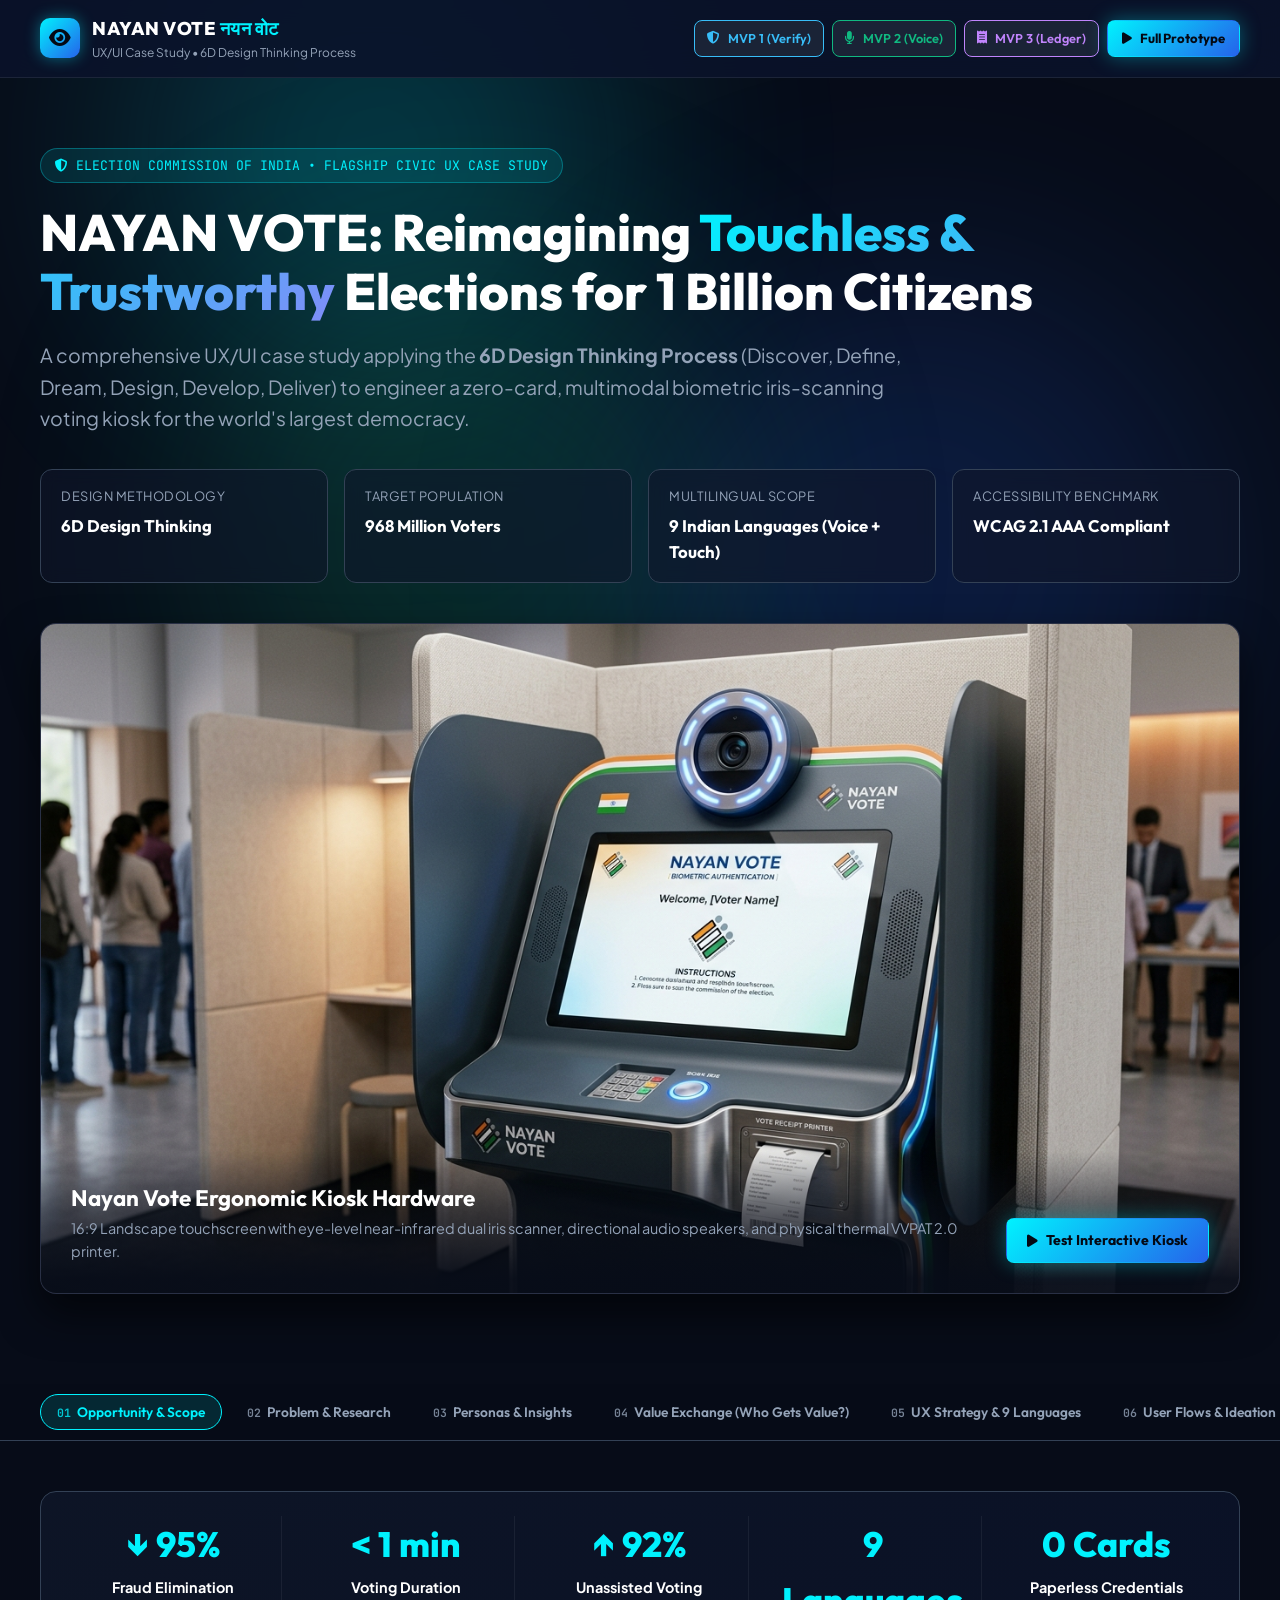
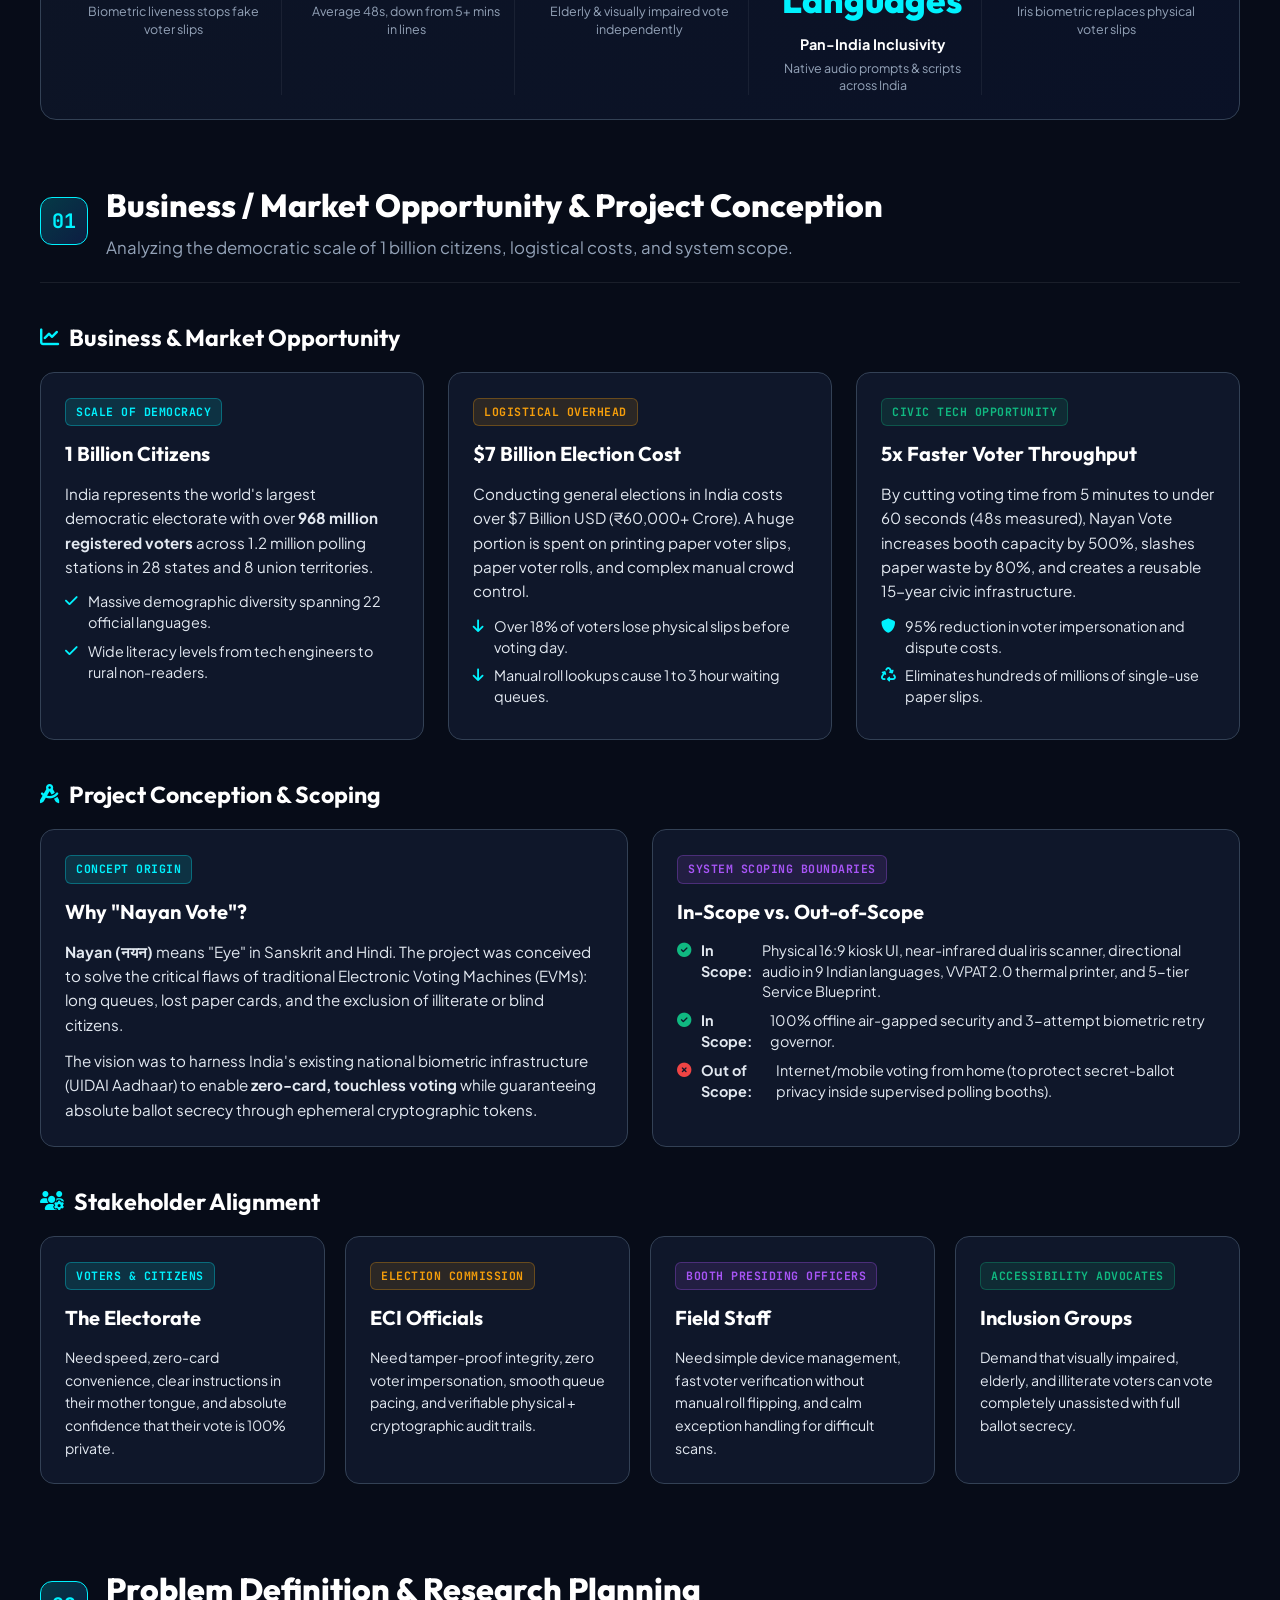
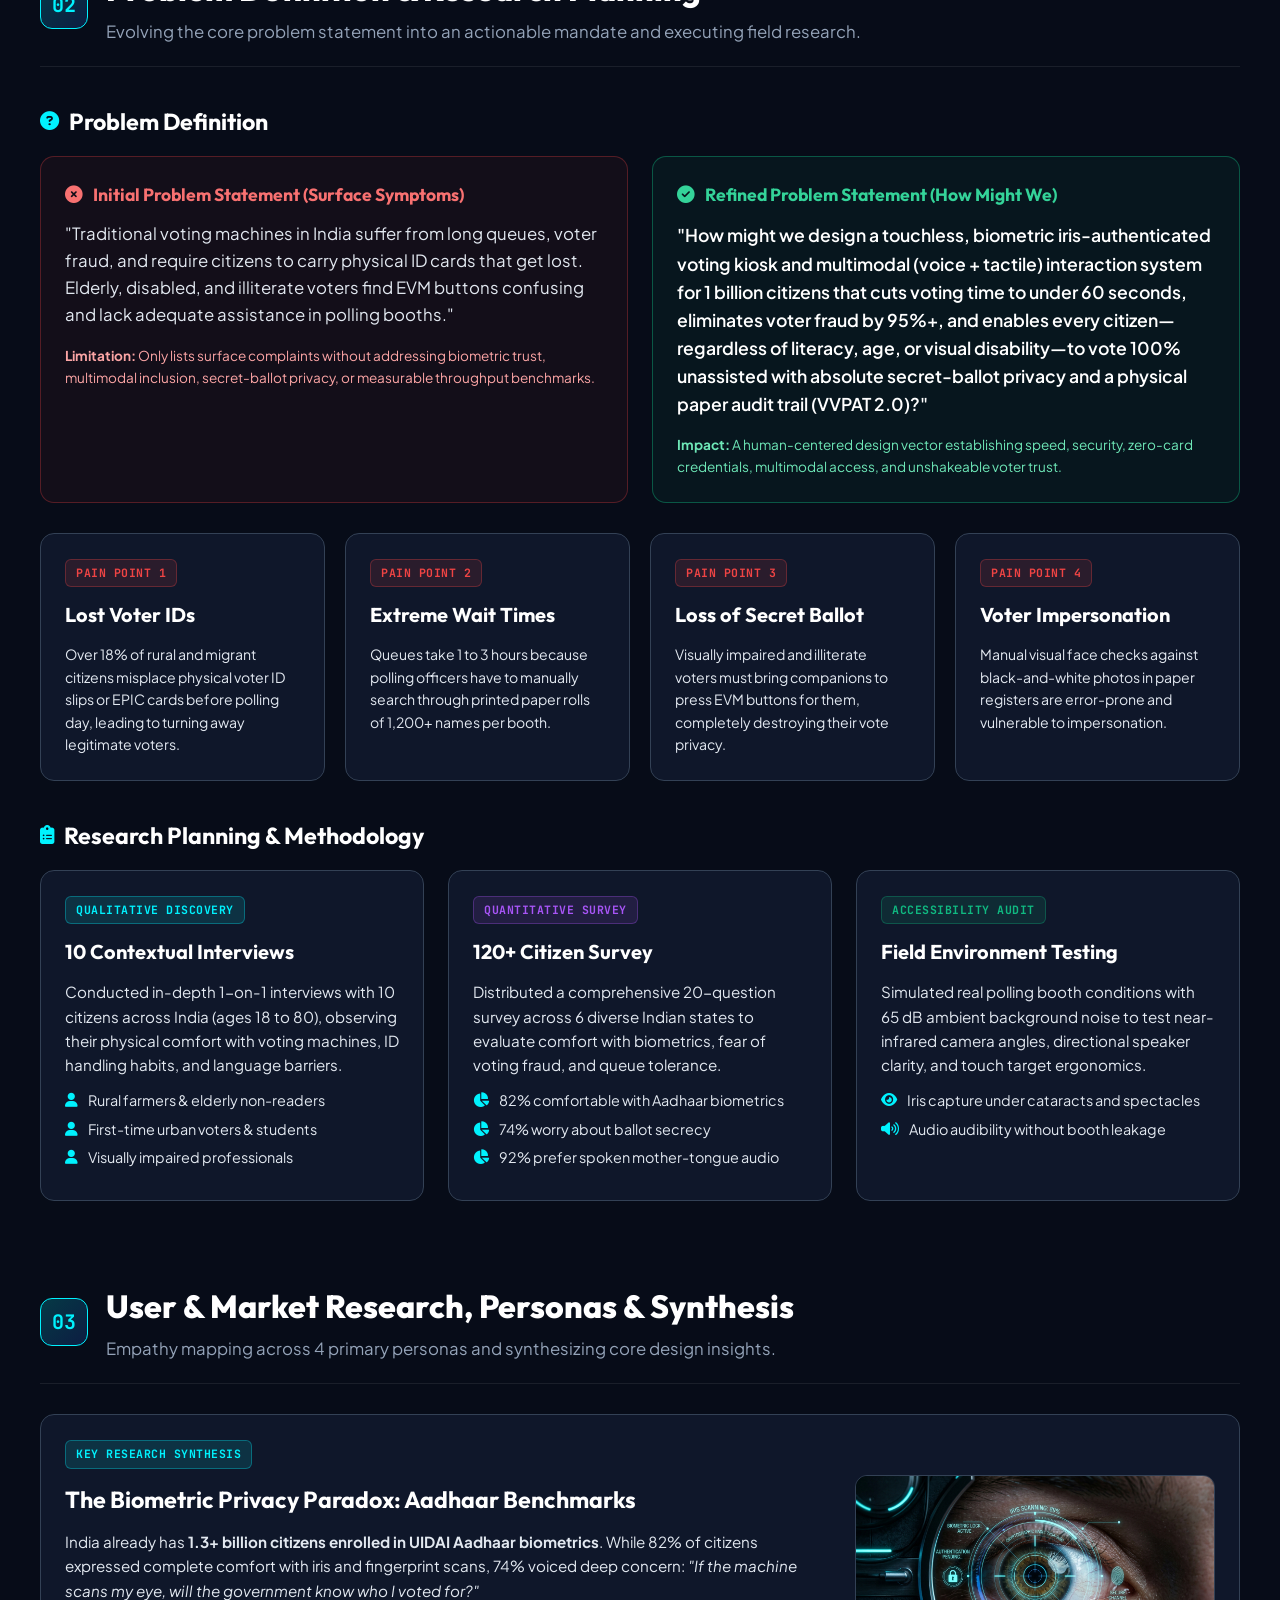
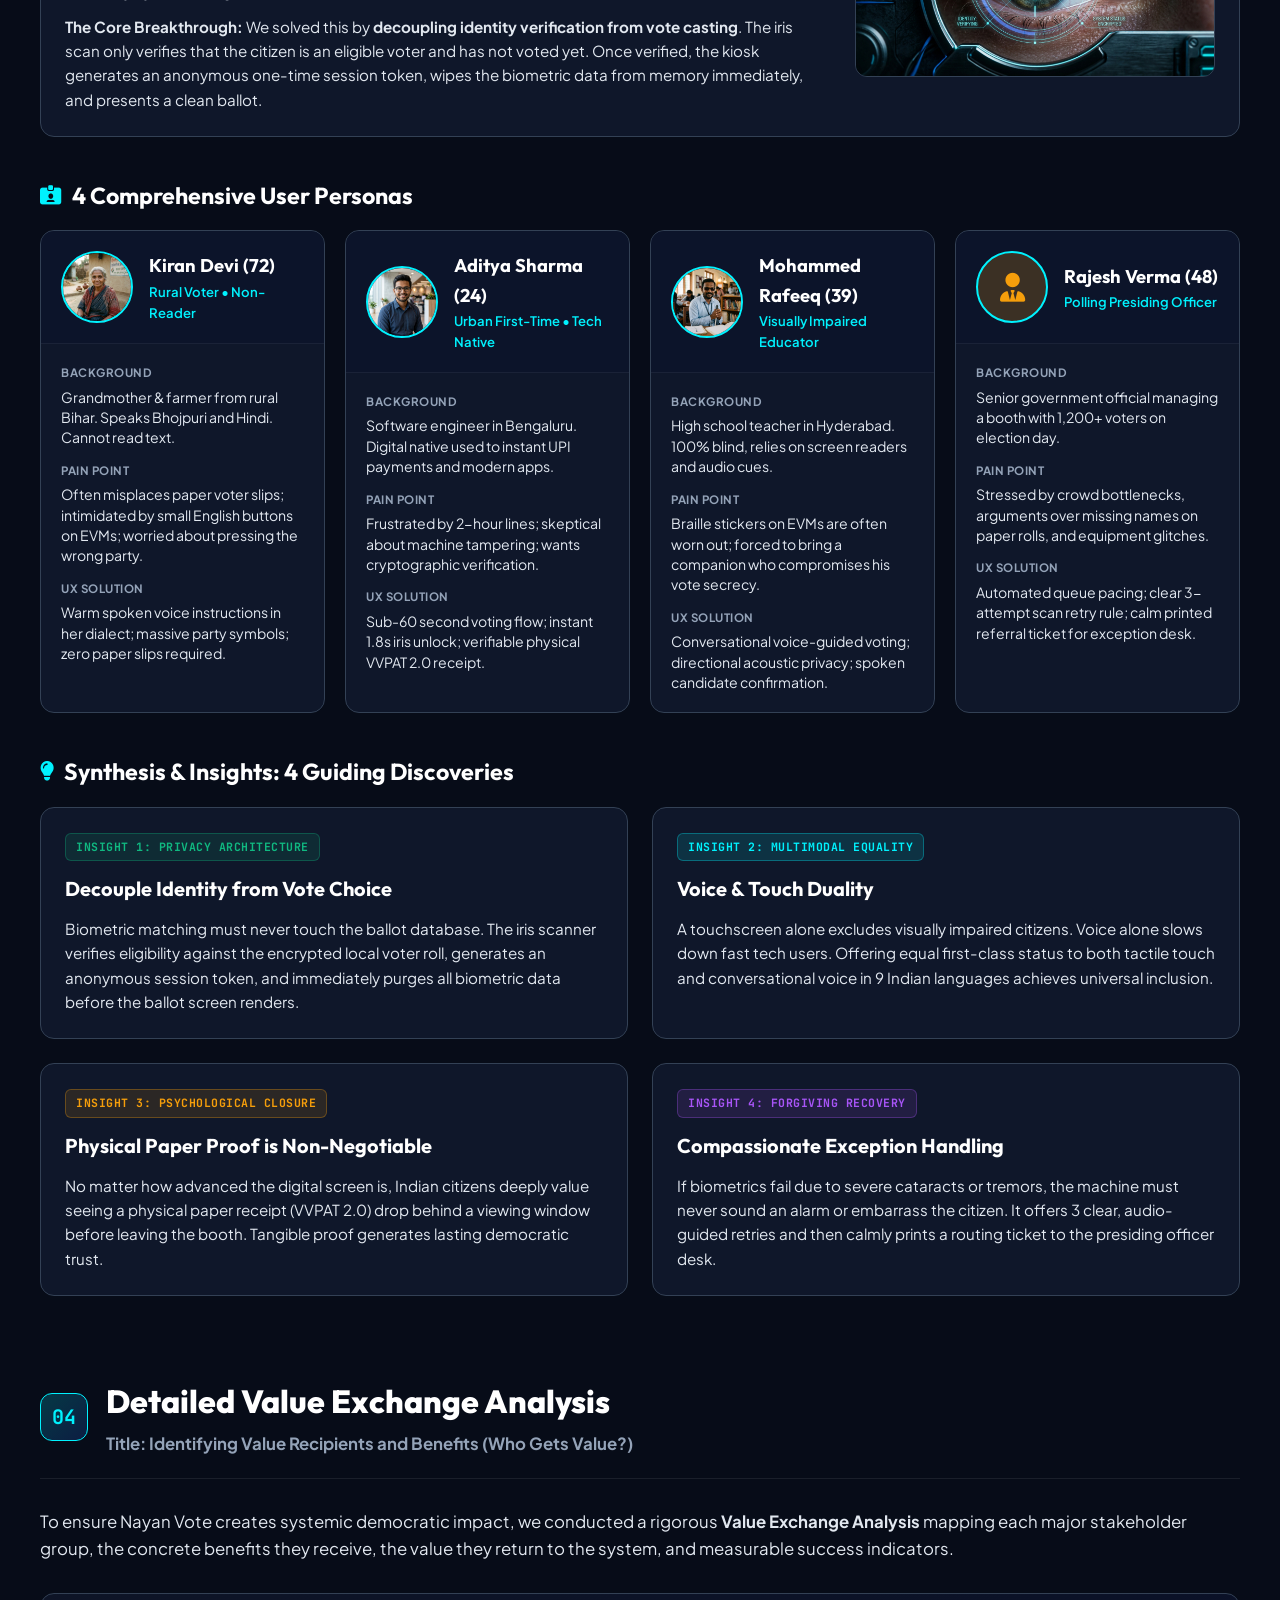
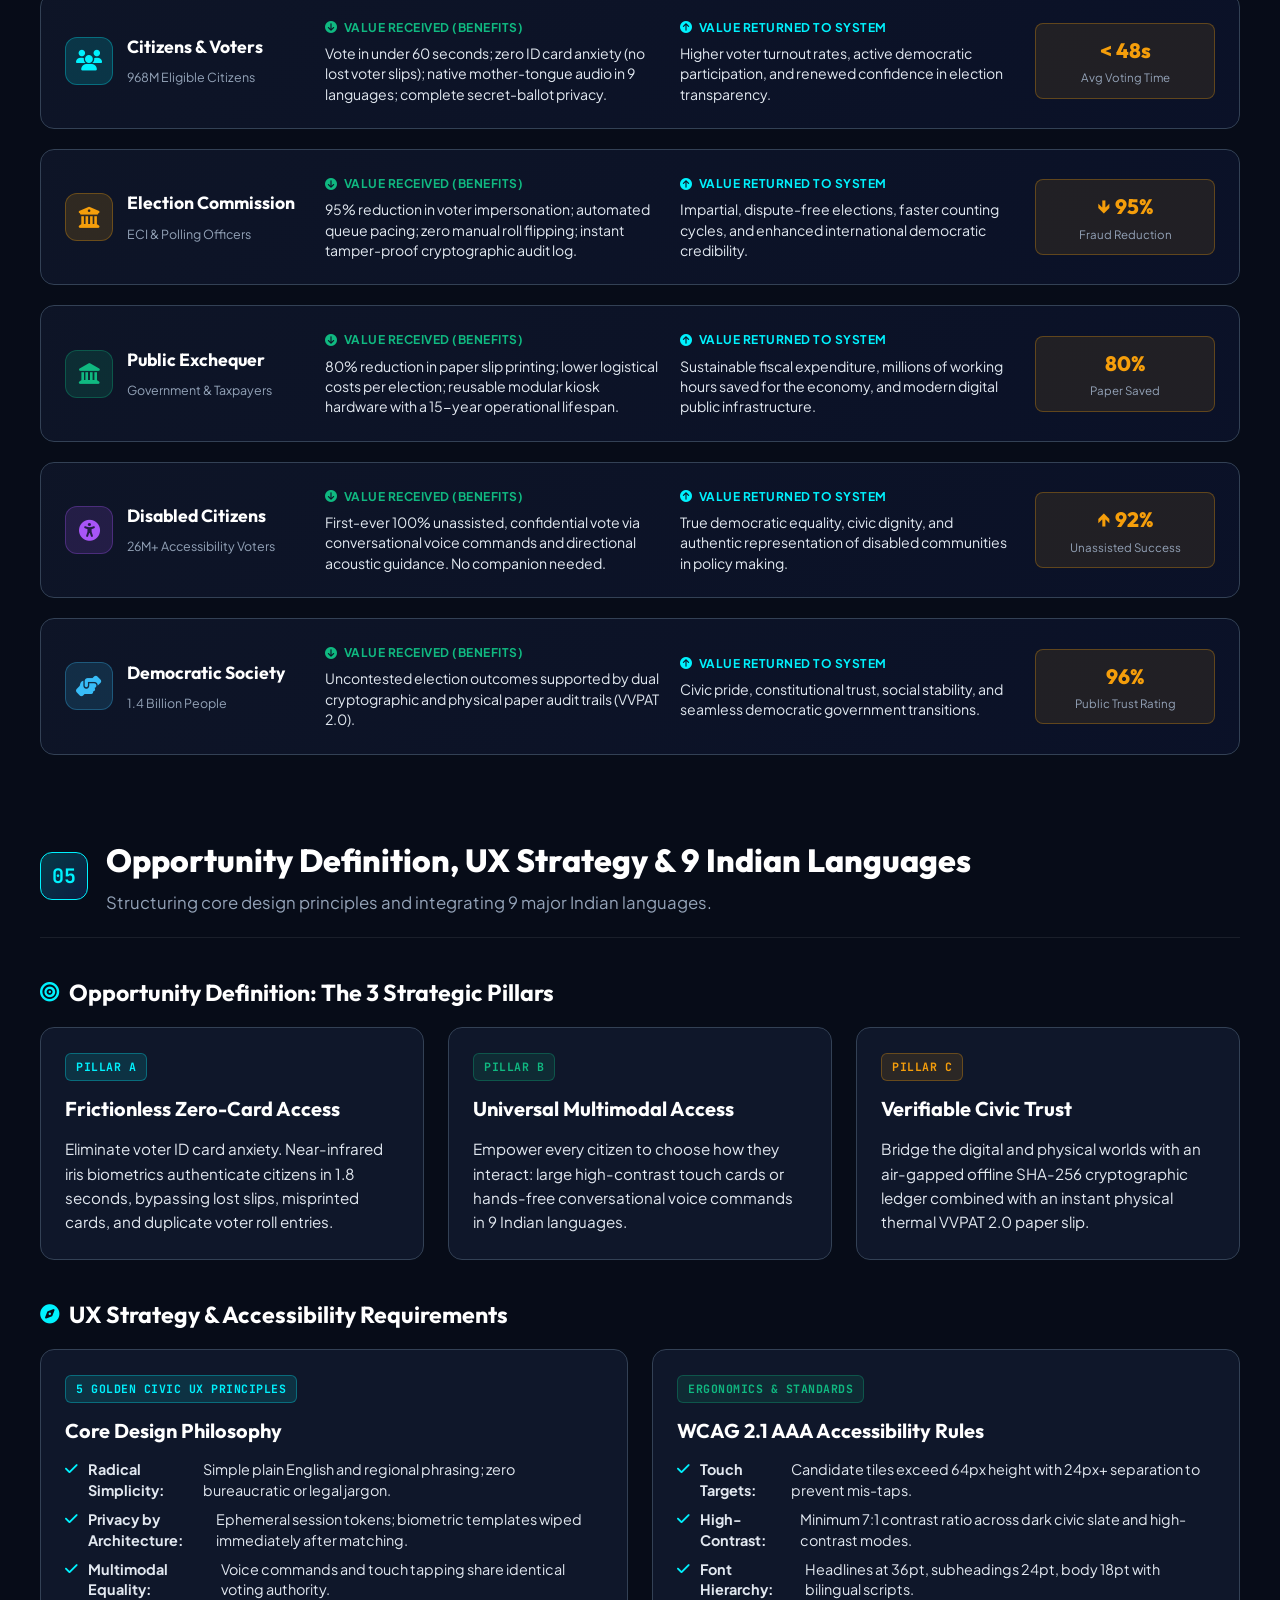
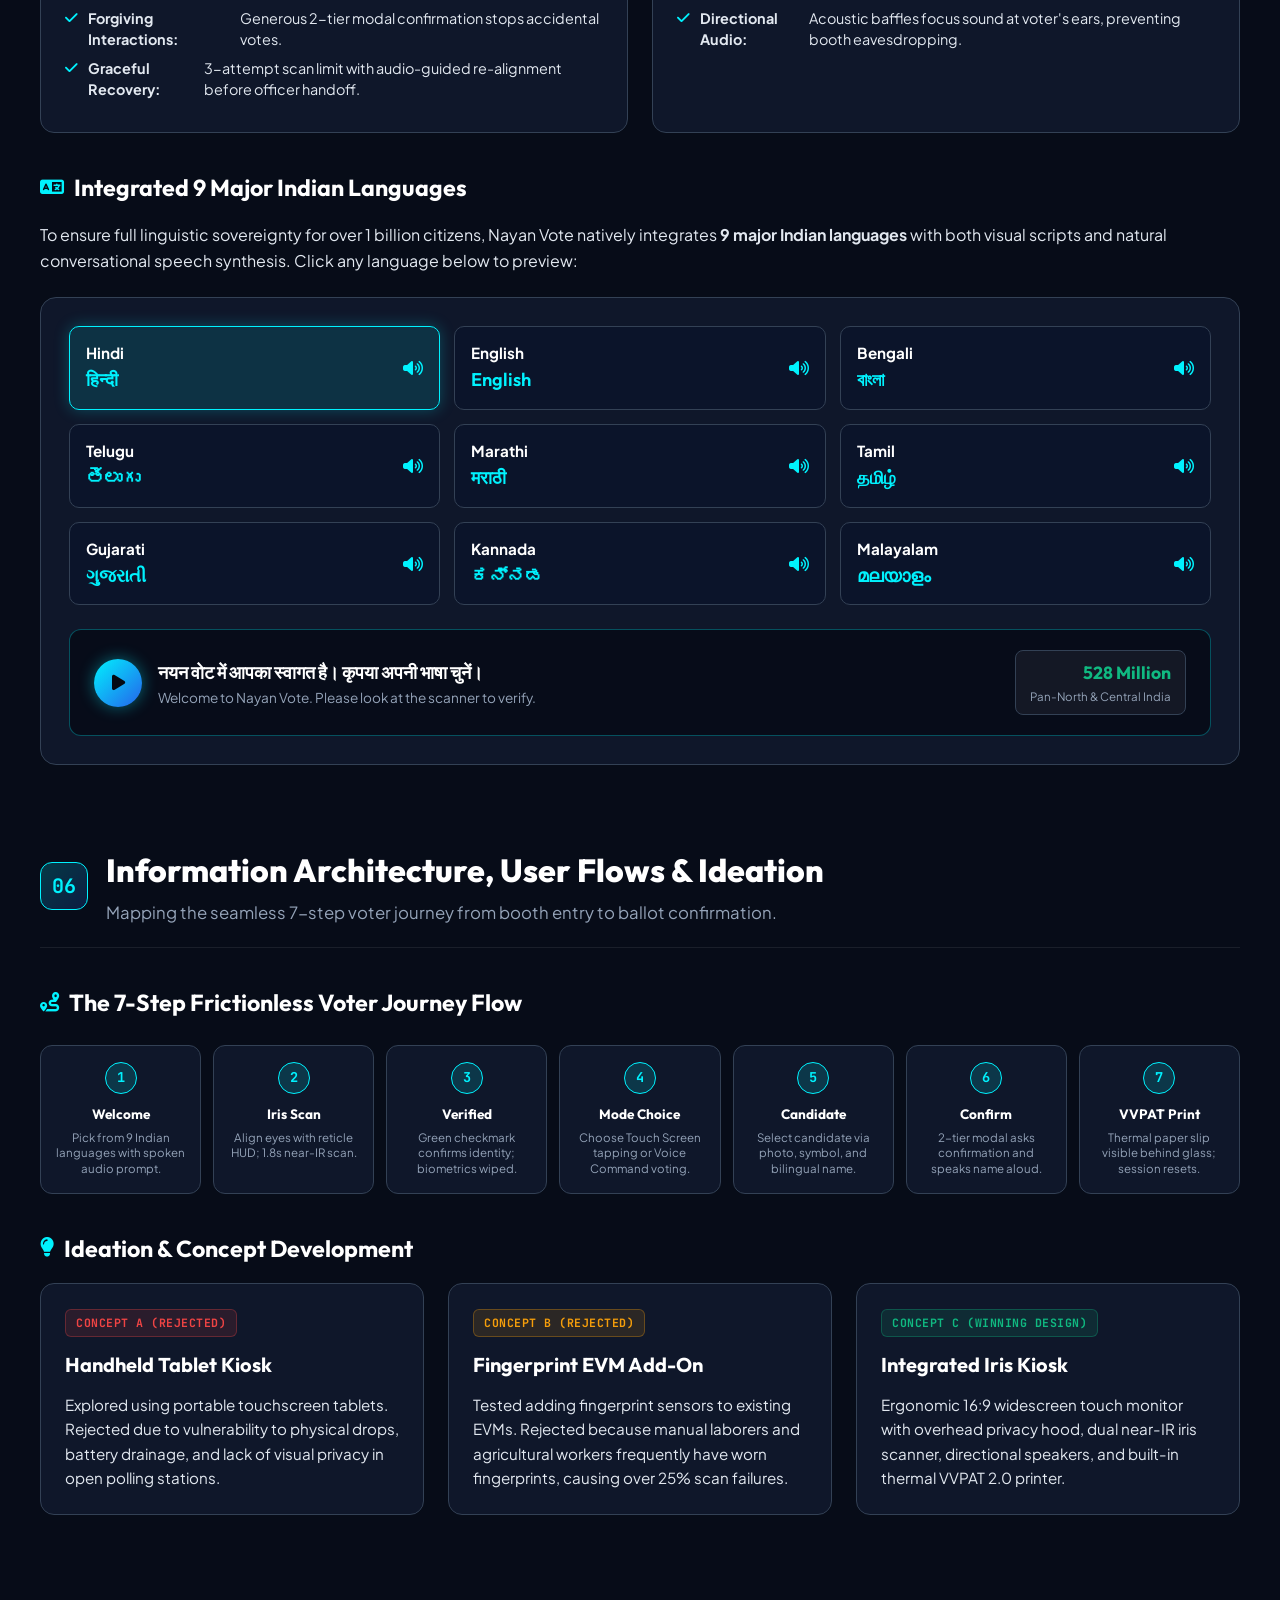
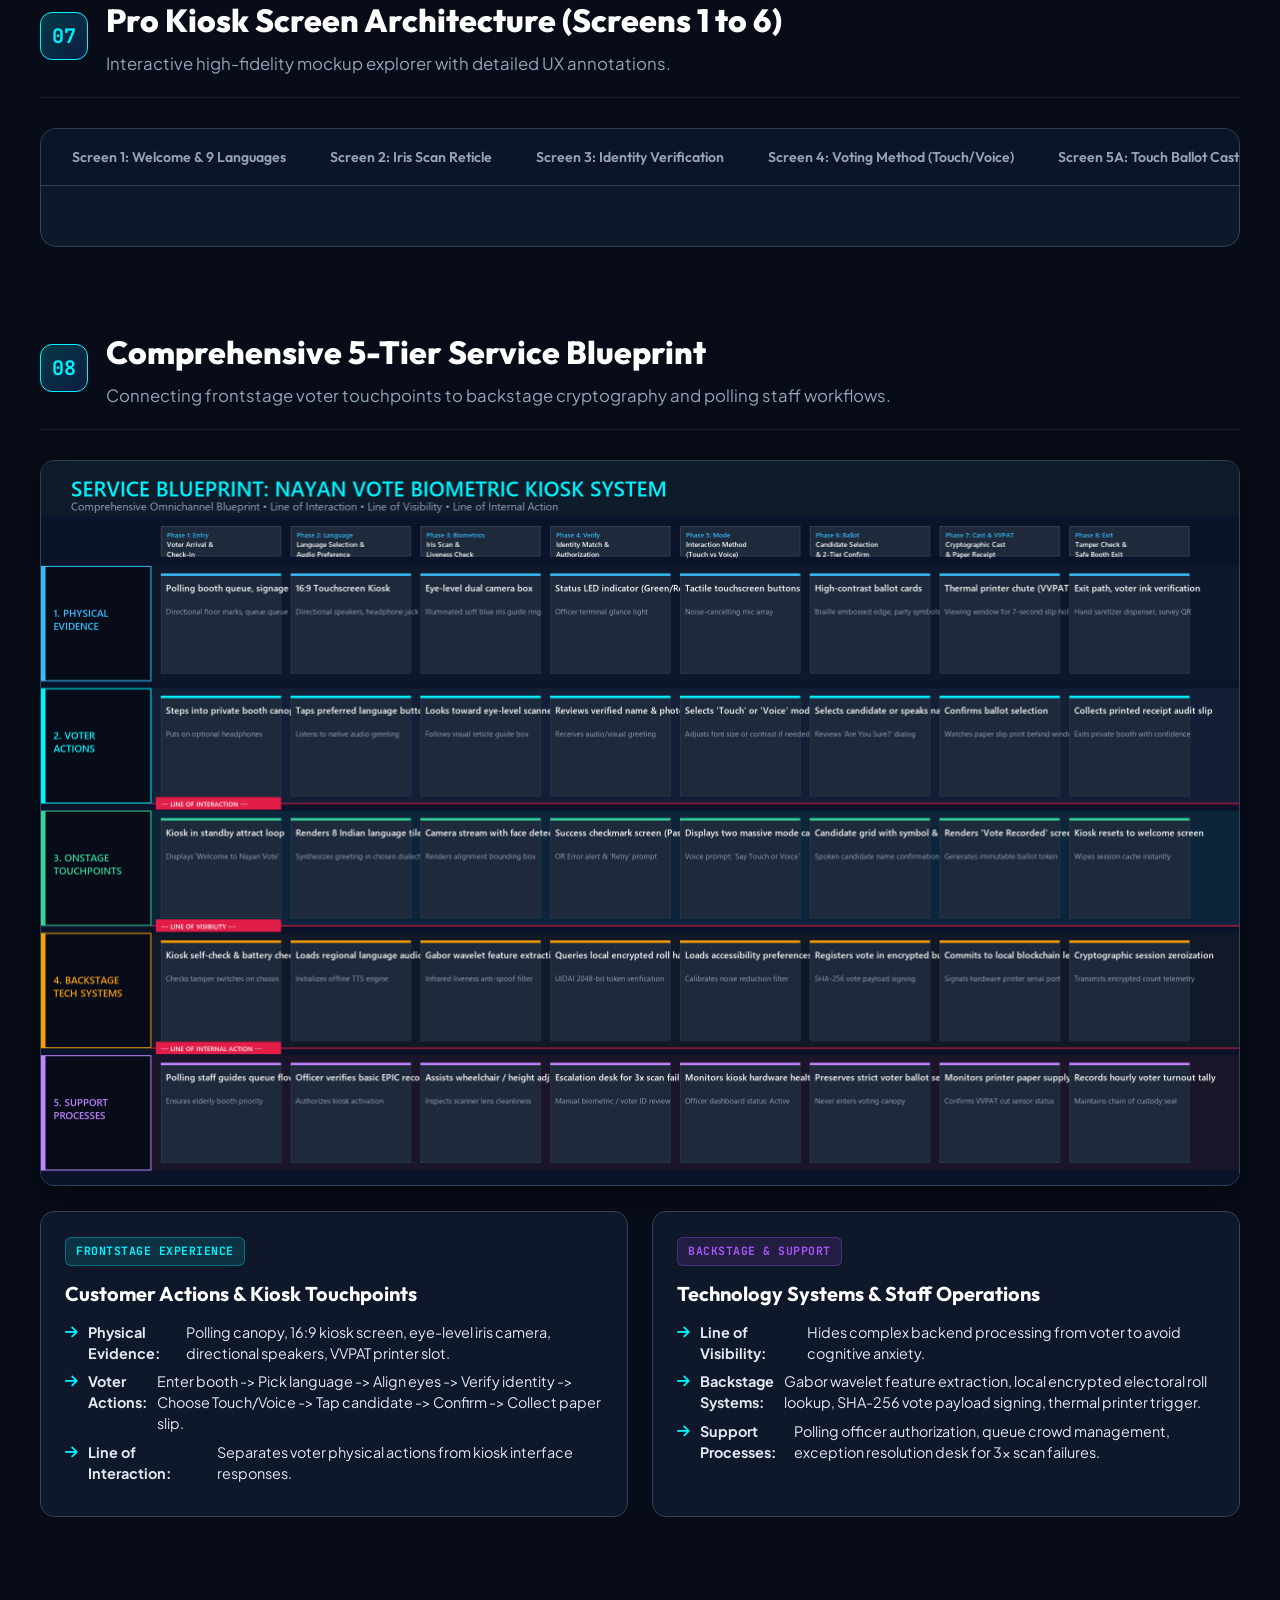
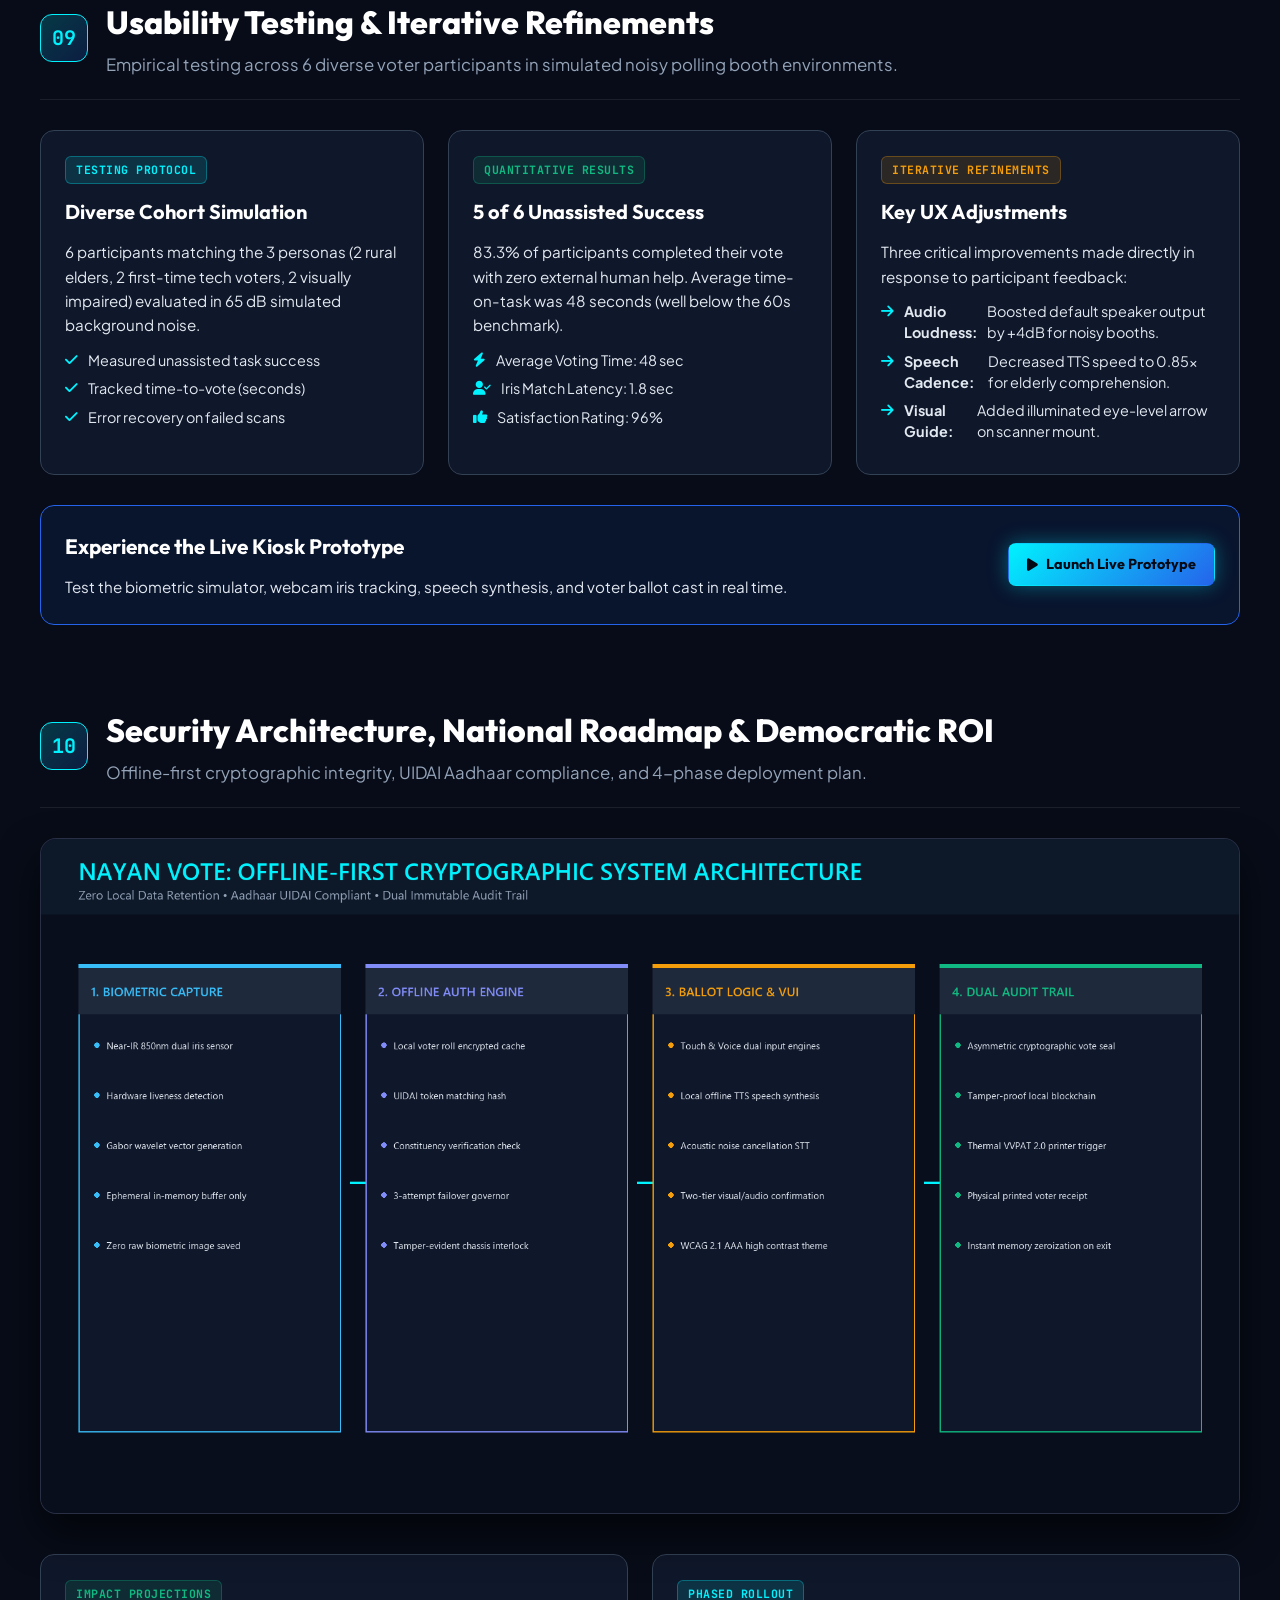
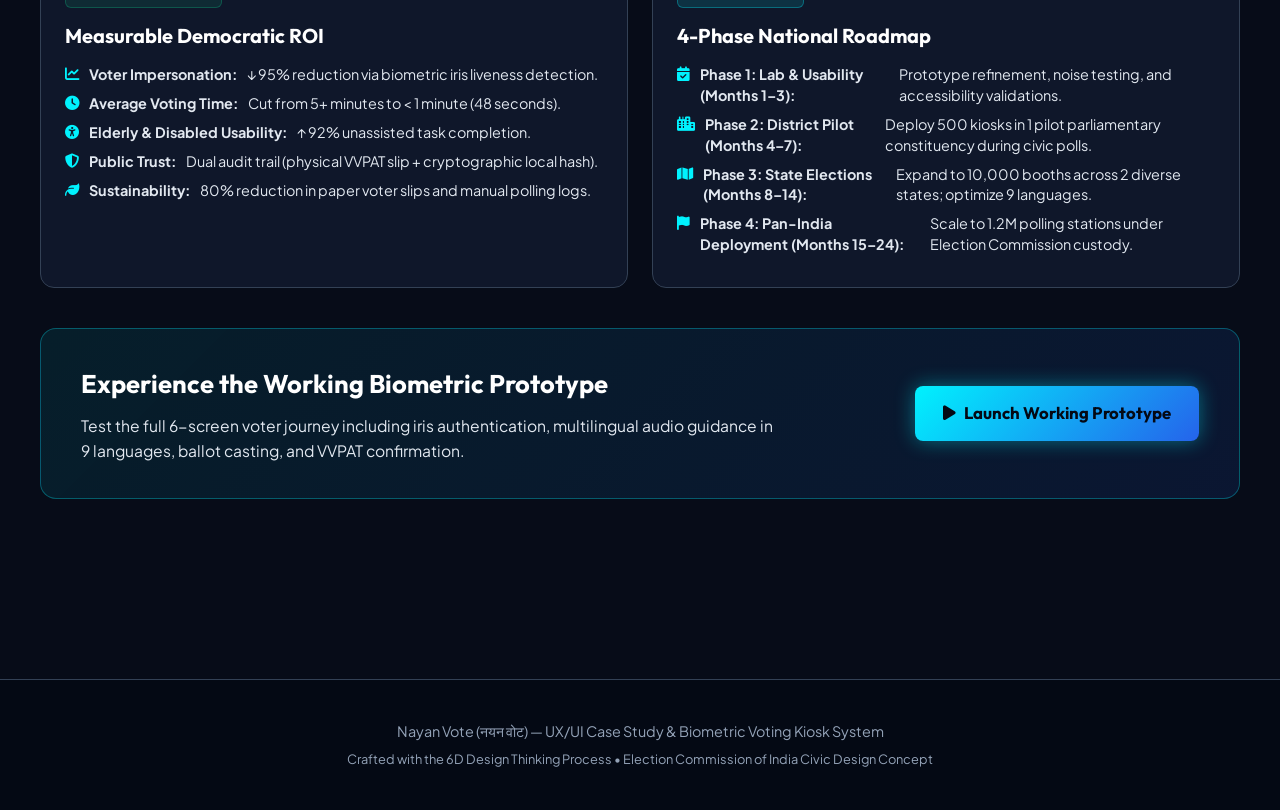
==== commit 23fdf581: "feat: add 3 targeted MVPs (MVP 1 Verify, MVP 2 Voice Assist, MVP 3 Digital VVPAT)" ====
--- a/case-study-nayan-vote.html
+++ b/case-study-nayan-vote.html
@@ -1124,10 +1124,19 @@
       </div>
     </a>
 
-    <div class="nav-actions">
-      <a href="index.html" class="btn btn-primary">
+    <div class="nav-actions" style="display: flex; gap: 8px; align-items: center;">
+      <a href="mvp-1-verification.html" class="btn btn-secondary" style="font-size: 0.8rem; padding: 7px 12px; border-color: #38bdf8; color: #38bdf8;">
+        <i class="fa-solid fa-shield-halved"></i> MVP 1 (Verify)
+      </a>
+      <a href="mvp-2-voice-kiosk.html" class="btn btn-secondary" style="font-size: 0.8rem; padding: 7px 12px; border-color: #10b981; color: #10b981;">
+        <i class="fa-solid fa-microphone"></i> MVP 2 (Voice)
+      </a>
+      <a href="mvp-3-audit-vvpat.html" class="btn btn-secondary" style="font-size: 0.8rem; padding: 7px 12px; border-color: #c084fc; color: #c084fc;">
+        <i class="fa-solid fa-receipt"></i> MVP 3 (Ledger)
+      </a>
+      <a href="index.html" class="btn btn-primary" style="font-size: 0.82rem; padding: 7px 14px;">
         <i class="fa-solid fa-play"></i>
-        <span>Launch Working Prototype</span>
+        <span>Full Prototype</span>
       </a>
     </div>
   </header>
